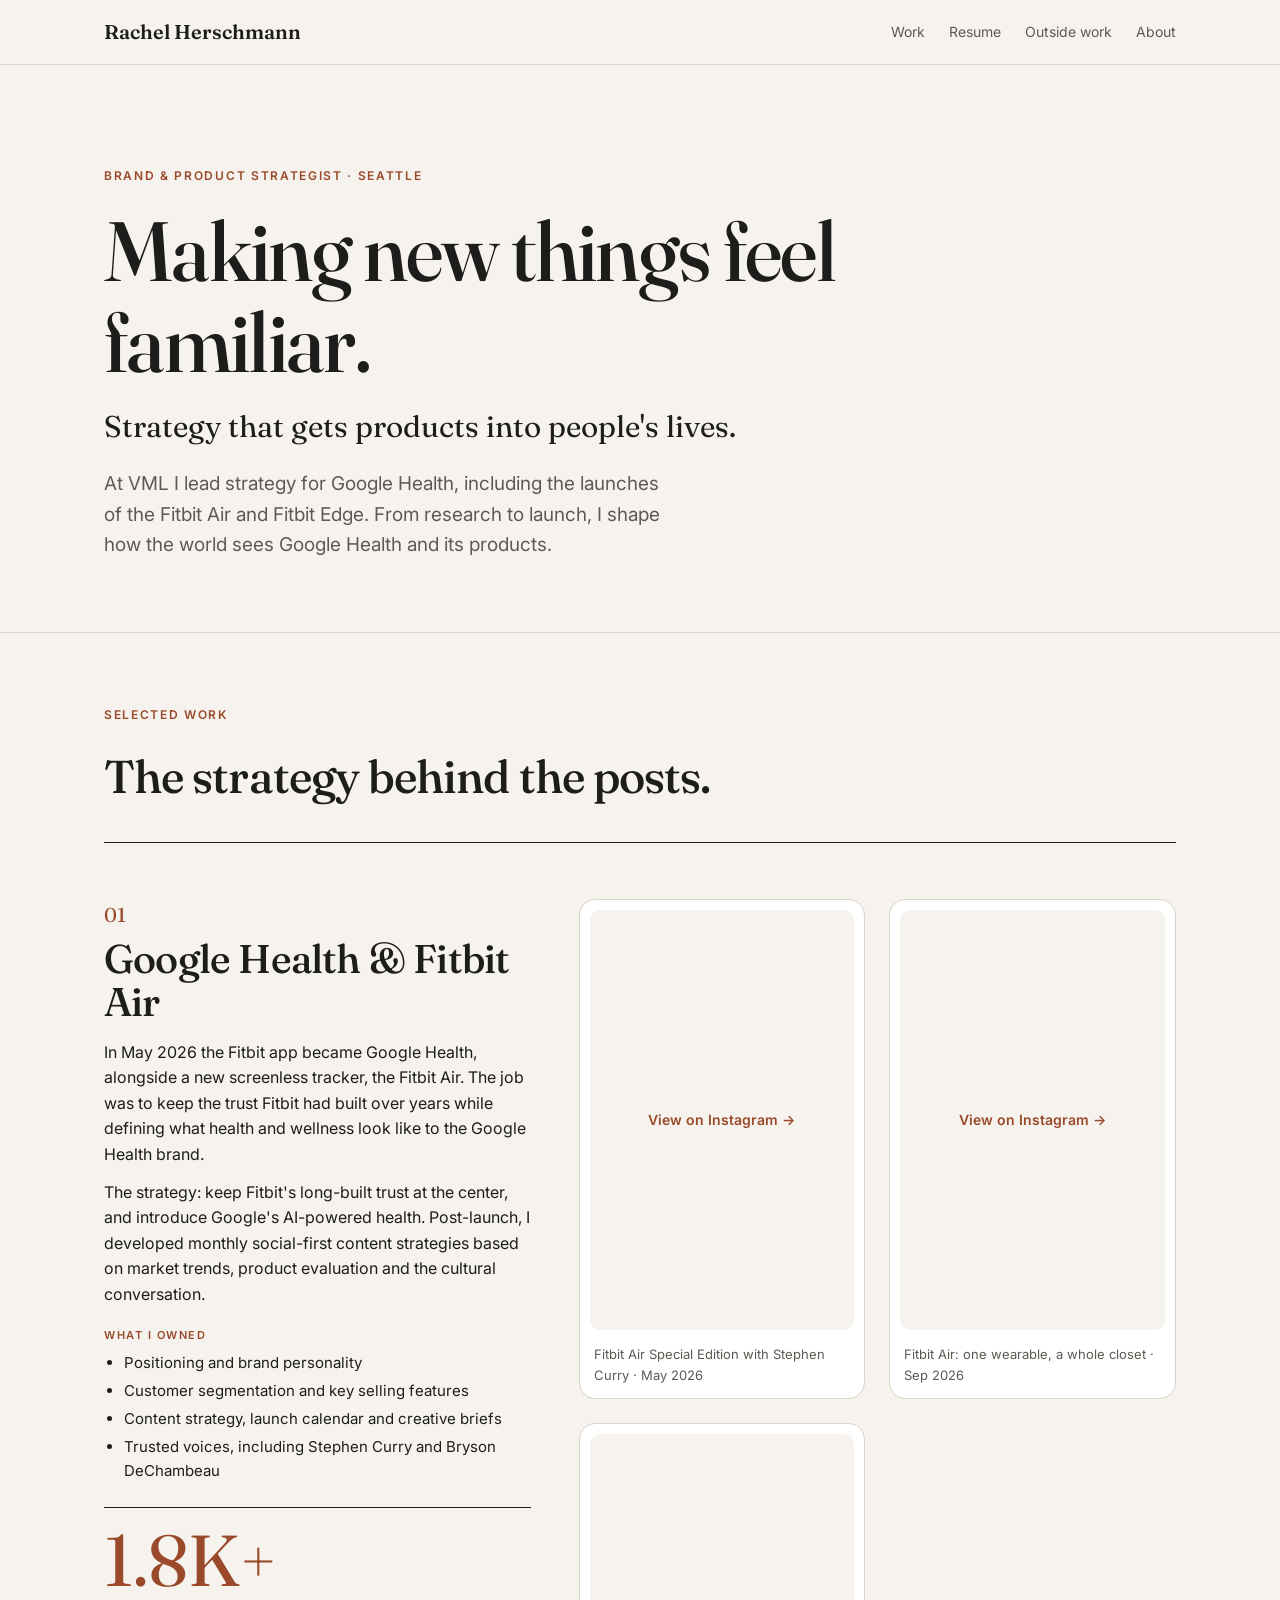
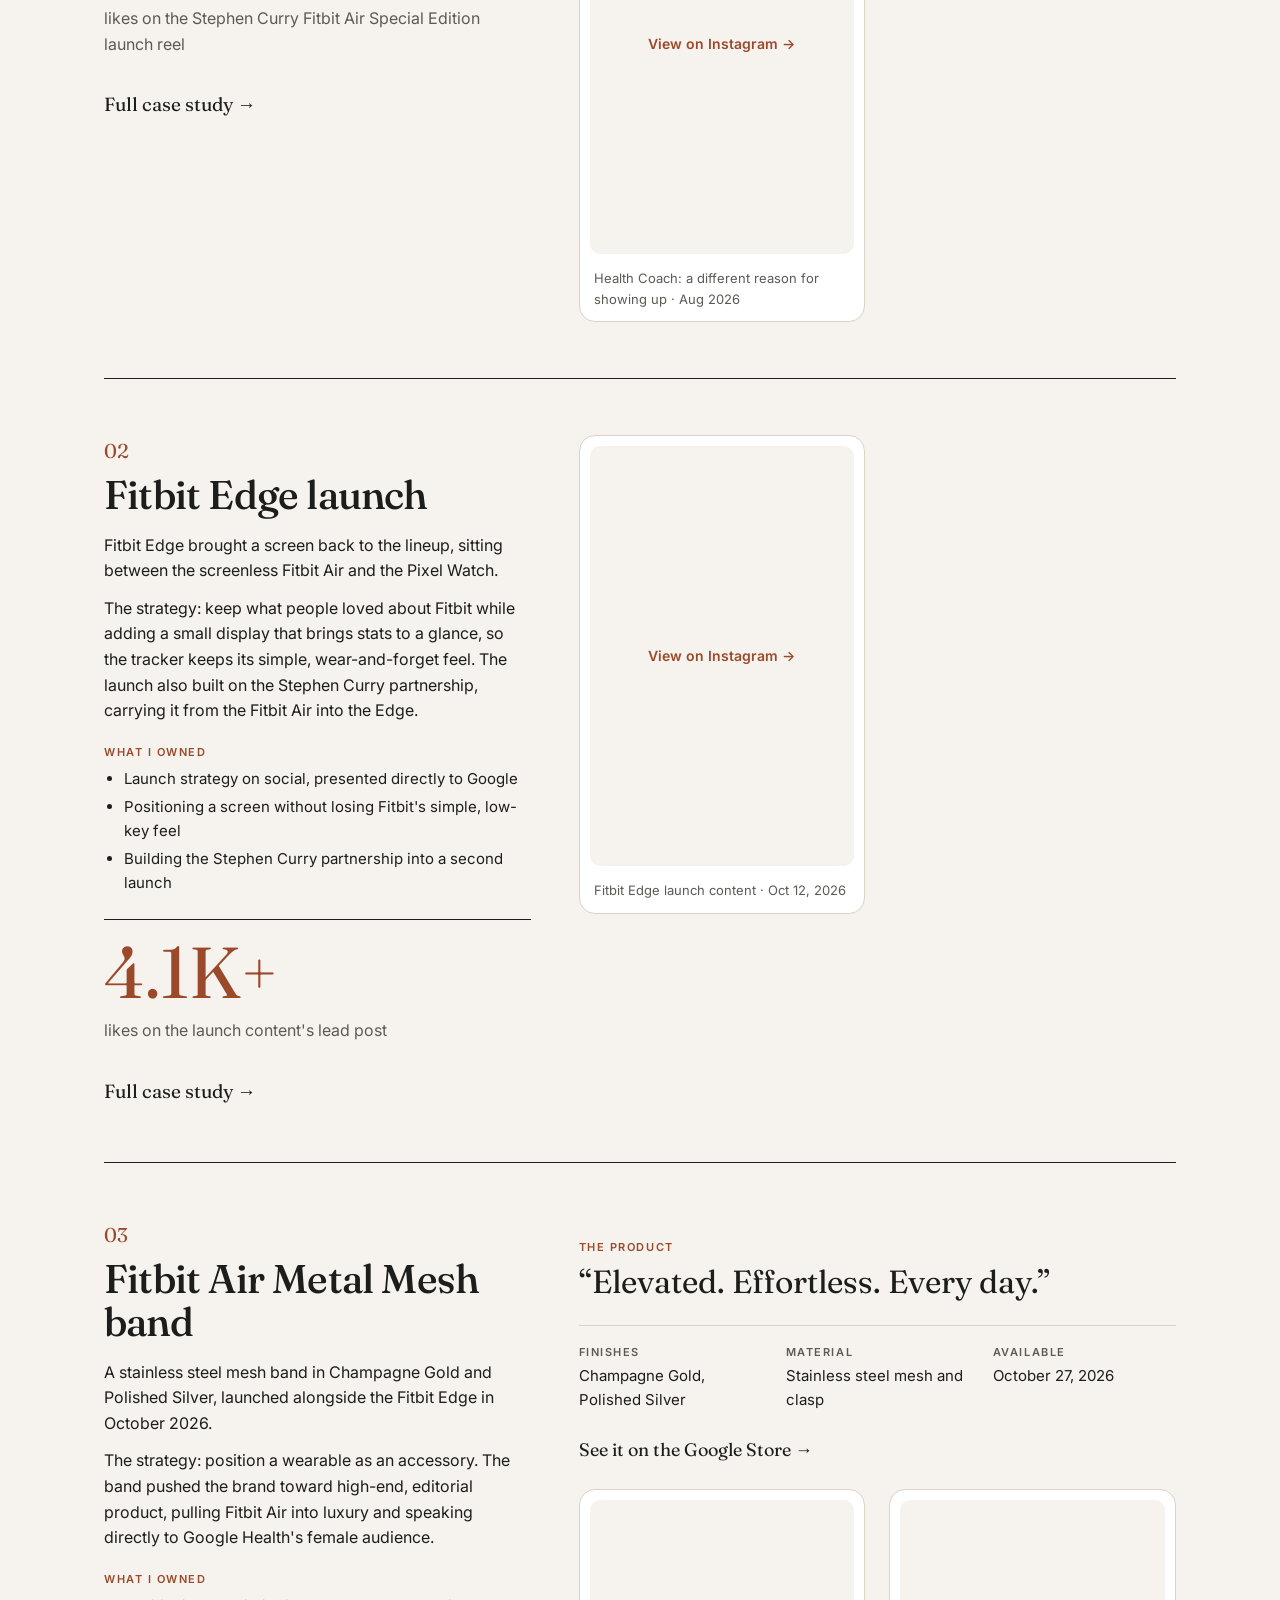
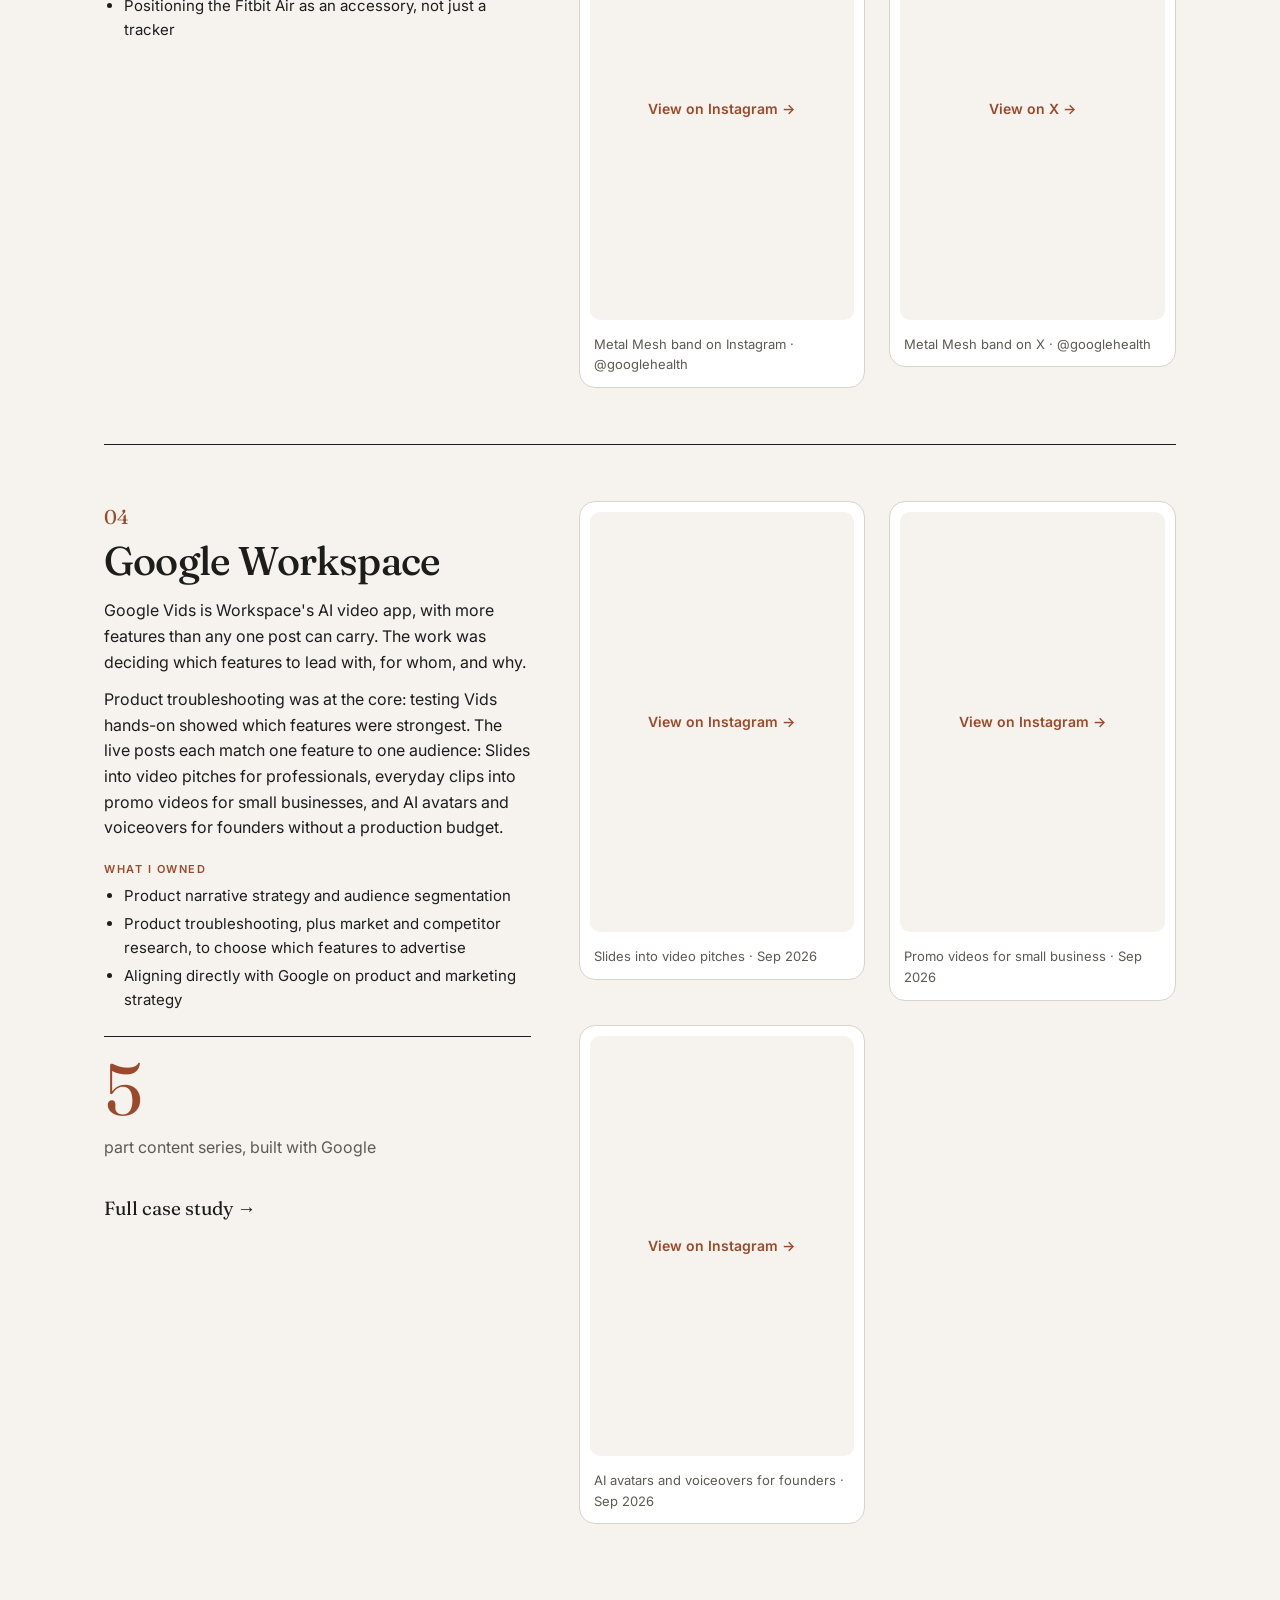
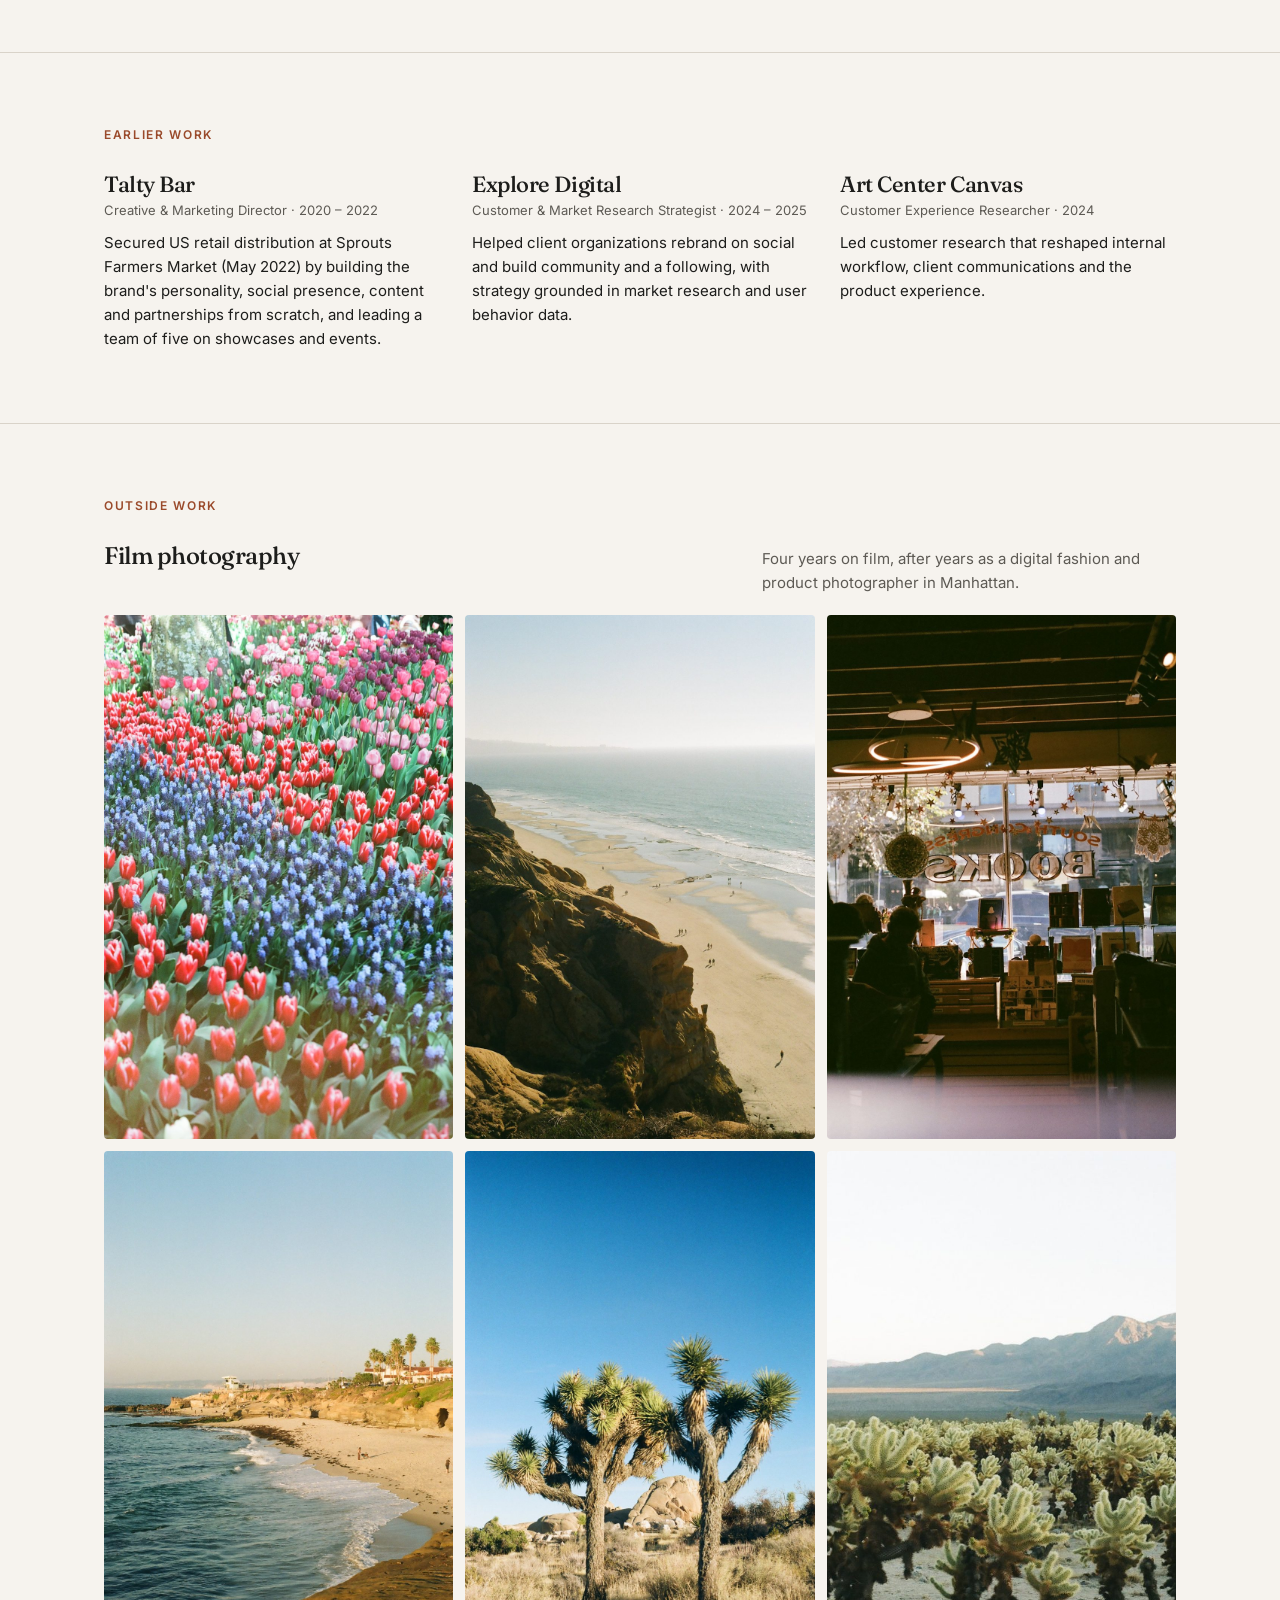
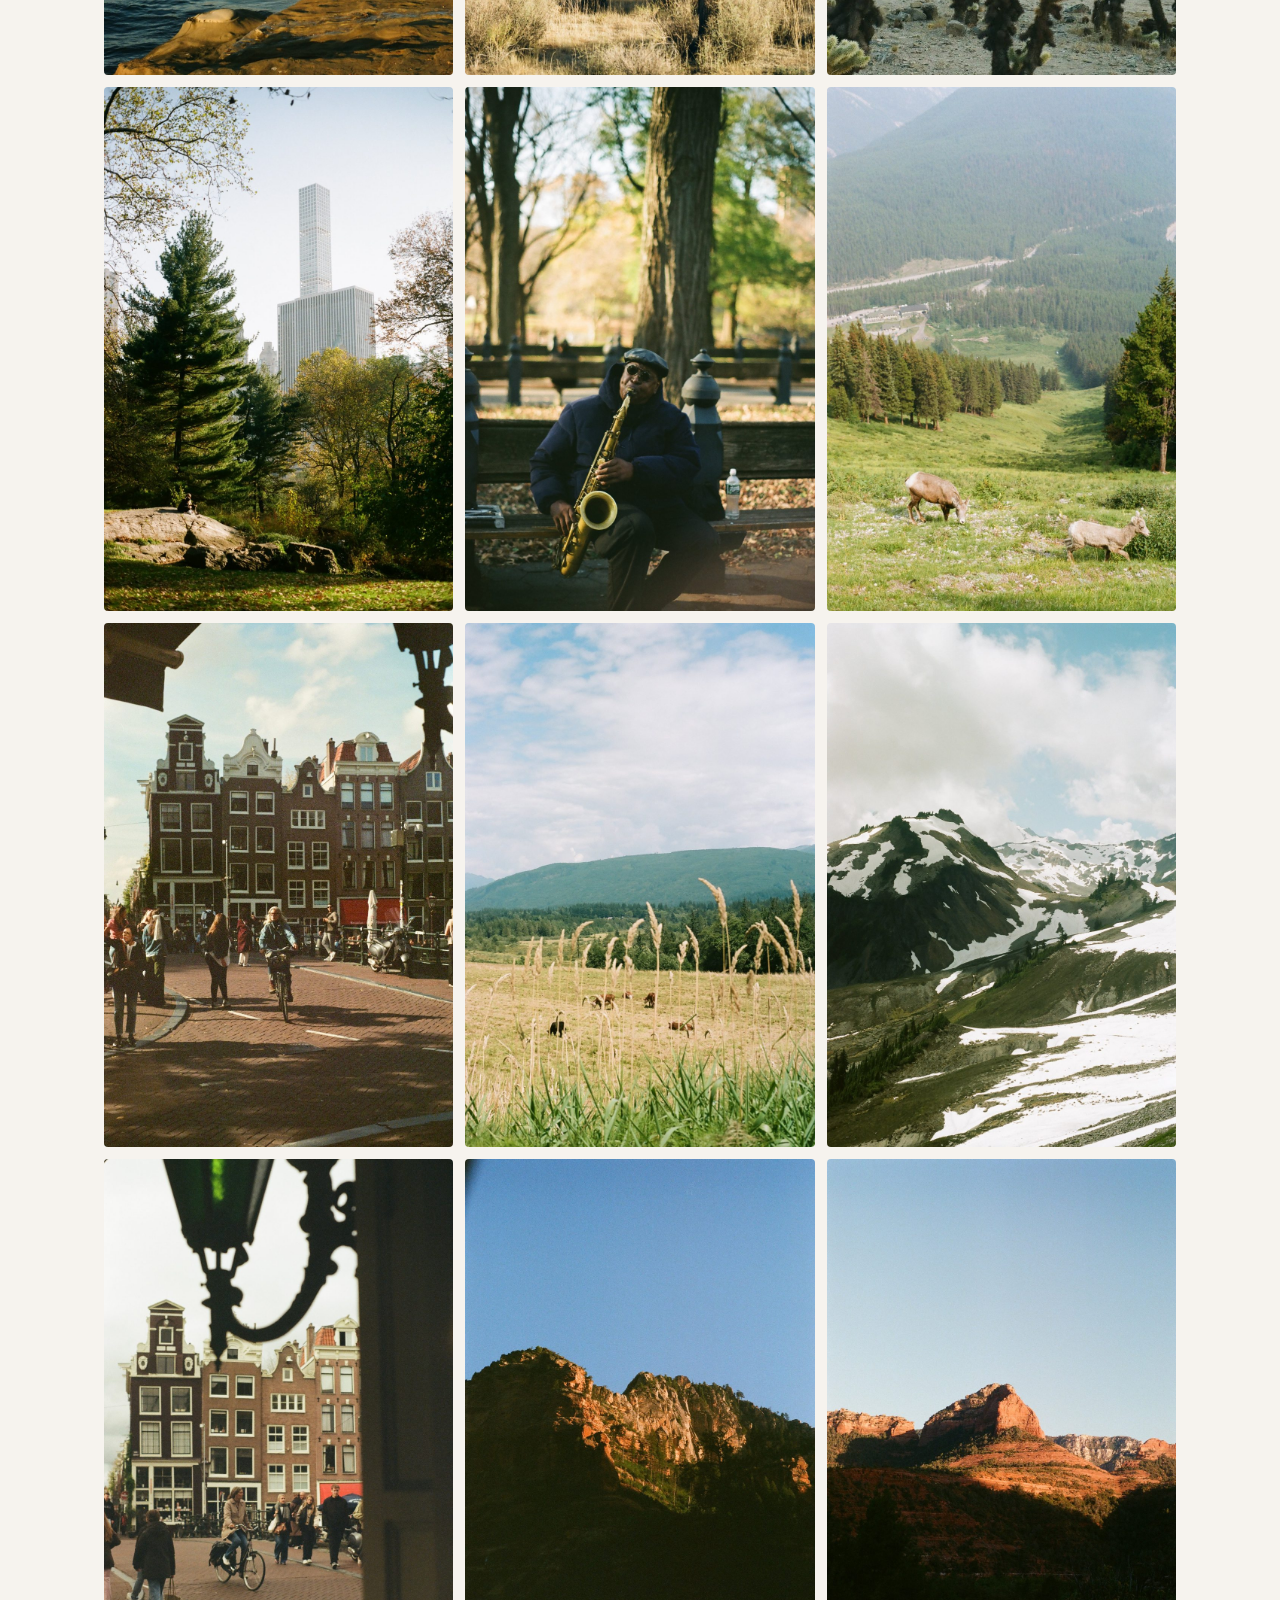
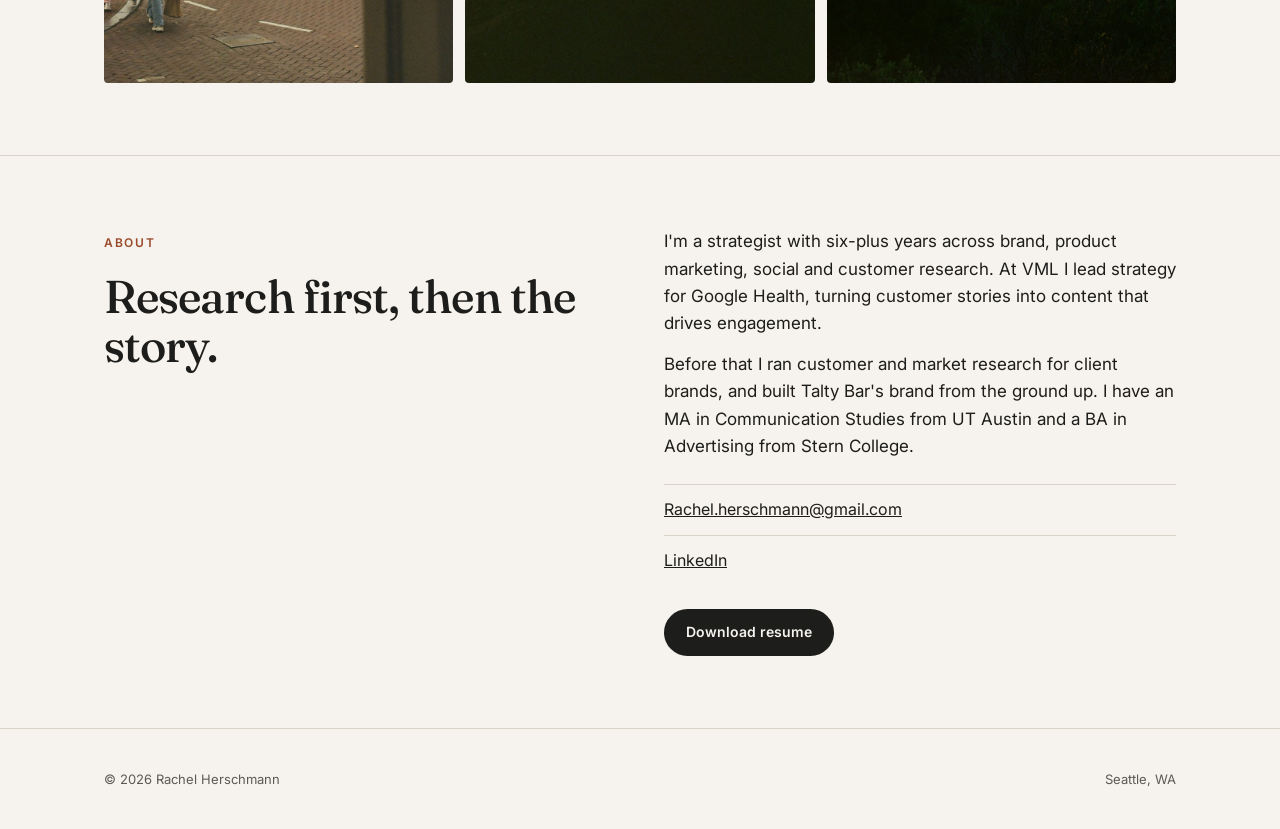
==== site/index.html @ 9df9632a "Deploy from main and preview every pull request Move the site into site/, add a link and alt-text ch" ====
<!doctype html>
<html lang="en">
<head>
<meta charset="utf-8">
<meta name="viewport" content="width=device-width, initial-scale=1">
<title>Rachel Herschmann · Brand & Product Strategist</title>
<meta name="description" content="Rachel Herschmann is a brand and product strategist in Seattle. Selected work on Google Health, Fitbit and Google Workspace.">
<link rel="preconnect" href="https://fonts.googleapis.com">
<link rel="preconnect" href="https://fonts.gstatic.com" crossorigin>
<link href="https://fonts.googleapis.com/css2?family=Fraunces:opsz,wght@9..144,400;9..144,500;9..144,600&family=Inter:wght@400;500;600&display=swap" rel="stylesheet">
<link rel="stylesheet" href="assets/style.css">
</head>
<body>

<nav class="nav">
  <div class="wrap">
    <a class="name" href="./">Rachel Herschmann</a>
    <ul>
      <li><a href="#work">Work</a></li>
      <li><a href="resume.html">Resume</a></li>
      <li class="hide-sm"><a href="#outside">Outside work</a></li>
      <li><a href="#about">About</a></li>
    </ul>
  </div>
</nav>

<header class="hero">
  <div class="wrap">
    <span class="kicker">Brand &amp; Product Strategist · Seattle</span>
    <h1>Making new things feel familiar.</h1>
    <p class="sub">Strategy that gets products into people's lives.</p>
    <p>At VML I lead strategy for Google Health, including the launches of the Fitbit Air and Fitbit Edge. From research to launch, I shape how the world sees Google Health and its products.</p>
  </div>
</header>

<section class="section" id="work">
  <div class="wrap">
    <span class="kicker">Selected work</span>
    <h2 class="work-h">The strategy behind the posts.</h2>
    <article class="show">
      <div class="show-text">
        <span class="num">01</span>
        <h3>Google Health &amp; Fitbit Air</h3>
        <p>In May 2026 the Fitbit app became Google Health, alongside a new screenless tracker, the Fitbit Air. The job was to keep the trust Fitbit had built over years while defining what health and wellness look like to the Google Health brand.</p><p>The strategy: keep Fitbit's long-built trust at the center, and introduce Google's AI-powered health. Post-launch, I developed monthly social-first content strategies based on market trends, product evaluation and the cultural conversation.</p>
        <span class="kicker sm">What I owned</span>
        <ul><li>Positioning and brand personality</li><li>Customer segmentation and key selling features</li><li>Content strategy, launch calendar and creative briefs</li><li>Trusted voices, including Stephen Curry and Bryson DeChambeau</li></ul>
        <div class="stat"><div class="big">1.8K+</div><p>likes on the Stephen Curry Fitbit Air Special Edition launch reel</p></div>
        <a class="more" href="work/google-health-fitbit-air.html">Full case study →</a>
      </div>
      <div class="posts"><figure><blockquote class="instagram-media" data-instgrm-permalink="https://www.instagram.com/reel/DYPsg0jRcpA/" data-instgrm-version="14"><a href="https://www.instagram.com/reel/DYPsg0jRcpA/">View on Instagram</a></blockquote><figcaption>Fitbit Air Special Edition with Stephen Curry · May 2026</figcaption></figure><figure><blockquote class="instagram-media" data-instgrm-permalink="https://www.instagram.com/p/Ddt1WCjs_gm/" data-instgrm-version="14"><a href="https://www.instagram.com/p/Ddt1WCjs_gm/">View on Instagram</a></blockquote><figcaption>Fitbit Air: one wearable, a whole closet · Sep 2026</figcaption></figure><figure><blockquote class="instagram-media" data-instgrm-permalink="https://www.instagram.com/p/DcL3rE6xNIR/" data-instgrm-version="14"><a href="https://www.instagram.com/p/DcL3rE6xNIR/">View on Instagram</a></blockquote><figcaption>Health Coach: a different reason for showing up · Aug 2026</figcaption></figure></div>
    </article>
    <article class="show">
      <div class="show-text">
        <span class="num">02</span>
        <h3>Fitbit Edge launch</h3>
        <p>Fitbit Edge brought a screen back to the lineup, sitting between the screenless Fitbit Air and the Pixel Watch.</p><p>The strategy: keep what people loved about Fitbit while adding a small display that brings stats to a glance, so the tracker keeps its simple, wear-and-forget feel. The launch also built on the Stephen Curry partnership, carrying it from the Fitbit Air into the Edge.</p>
        <span class="kicker sm">What I owned</span>
        <ul><li>Launch strategy on social, presented directly to Google</li><li>Positioning a screen without losing Fitbit's simple, low-key feel</li><li>Building the Stephen Curry partnership into a second launch</li></ul>
        <div class="stat"><div class="big">4.1K+</div><p>likes on the launch content's lead post</p></div>
        <a class="more" href="work/fitbit-edge.html">Full case study →</a>
      </div>
      <div class="posts"><figure><blockquote class="instagram-media" data-instgrm-permalink="https://www.instagram.com/p/DeZoM1LhK7k/" data-instgrm-version="14"><a href="https://www.instagram.com/p/DeZoM1LhK7k/">View on Instagram</a></blockquote><figcaption>Fitbit Edge launch content · Oct 12, 2026</figcaption></figure></div>
    </article>
    <article class="show">
      <div class="show-text">
        <span class="num">03</span>
        <h3>Fitbit Air Metal Mesh band</h3>
        <p>A stainless steel mesh band in Champagne Gold and Polished Silver, launched alongside the Fitbit Edge in October 2026.</p>
        <p>The strategy: position a wearable as an accessory. The band pushed the brand toward high-end, editorial product, pulling Fitbit Air into luxury and speaking directly to Google Health's female audience.</p>
        <span class="kicker sm">What I owned</span>
        <ul><li>Positioning the Fitbit Air as an accessory, not just a tracker</li></ul>
      </div>
      <div class="mesh-right">
      <div class="product-card plain">
        <span class="kicker sm">The product</span>
        <p class="tagline">&ldquo;Elevated. Effortless. Every day.&rdquo;</p>
        <dl>
          <div><dt>Finishes</dt><dd>Champagne Gold, Polished Silver</dd></div>
          <div><dt>Material</dt><dd>Stainless steel mesh and clasp</dd></div>
          <div><dt>Available</dt><dd>October 27, 2026</dd></div>
        </dl>
        <a class="more" href="https://store.google.com/us/product/google_fitbit_air_metal_mesh_band?hl=en-US">See it on the Google Store →</a>
      </div>
      <div class="posts">
        <figure><blockquote class="instagram-media" data-instgrm-permalink="https://www.instagram.com/p/DfIZgrBkp7f/" data-instgrm-version="14"><a href="https://www.instagram.com/p/DfIZgrBkp7f/">View on Instagram</a></blockquote><figcaption>Metal Mesh band on Instagram · @googlehealth</figcaption></figure>
        <figure class="x-post"><blockquote class="twitter-tweet" data-dnt="true"><a href="https://x.com/googlehealth/status/2116259675586850820">View on X</a></blockquote><figcaption>Metal Mesh band on X · @googlehealth</figcaption></figure>
      </div>
    </div>
    </article>
    <article class="show">
      <div class="show-text">
        <span class="num">04</span>
        <h3>Google Workspace</h3>
        <p>Google Vids is Workspace's AI video app, with more features than any one post can carry. The work was deciding which features to lead with, for whom, and why.</p><p>Product troubleshooting was at the core: testing Vids hands-on showed which features were strongest. The live posts each match one feature to one audience: Slides into video pitches for professionals, everyday clips into promo videos for small businesses, and AI avatars and voiceovers for founders without a production budget.</p>
        <span class="kicker sm">What I owned</span>
        <ul><li>Product narrative strategy and audience segmentation</li><li>Product troubleshooting, plus market and competitor research, to choose which features to advertise</li><li>Aligning directly with Google on product and marketing strategy</li></ul>
        <div class="stat"><div class="big">5</div><p>part content series, built with Google</p></div>
        <a class="more" href="work/google-vids.html">Full case study →</a>
      </div>
      <div class="posts"><figure><blockquote class="instagram-media" data-instgrm-permalink="https://www.instagram.com/p/DdHE3JekQsj/" data-instgrm-version="14"><a href="https://www.instagram.com/p/DdHE3JekQsj/">View on Instagram</a></blockquote><figcaption>Slides into video pitches · Sep 2026</figcaption></figure><figure><blockquote class="instagram-media" data-instgrm-permalink="https://www.instagram.com/p/DdRoKXBD9rz/" data-instgrm-version="14"><a href="https://www.instagram.com/p/DdRoKXBD9rz/">View on Instagram</a></blockquote><figcaption>Promo videos for small business · Sep 2026</figcaption></figure><figure><blockquote class="instagram-media" data-instgrm-permalink="https://www.instagram.com/p/Ddk-xUKgem8/" data-instgrm-version="14"><a href="https://www.instagram.com/p/Ddk-xUKgem8/">View on Instagram</a></blockquote><figcaption>AI avatars and voiceovers for founders · Sep 2026</figcaption></figure></div>
    </article>
  </div>
</section>

<section class="section">
  <div class="wrap">
    <span class="kicker">Earlier work</span>
    <div class="earlier">
      <div>
        <h3>Talty Bar</h3>
        <div class="when">Creative &amp; Marketing Director · 2020 – 2022</div>
        <p>Secured US retail distribution at Sprouts Farmers Market (May 2022) by building the brand's personality, social presence, content and partnerships from scratch, and leading a team of five on showcases and events.</p>
      </div>
      <div>
        <h3>Explore Digital</h3>
        <div class="when">Customer &amp; Market Research Strategist · 2024 – 2025</div>
        <p>Helped client organizations rebrand on social and build community and a following, with strategy grounded in market research and user behavior data.</p>
      </div>
      <div>
        <h3>Art Center Canvas</h3>
        <div class="when">Customer Experience Researcher · 2024</div>
        <p>Led customer research that reshaped internal workflow, client communications and the product experience.</p>
      </div>
    </div>
  </div>
</section>

<section class="section" id="outside">
  <div class="wrap">
    <span class="kicker">Outside work</span>
    <div class="film">
      <div class="film-head">
        <h3>Film photography</h3>
        <p>Four years on film, after years as a digital fashion and product photographer in Manhattan.</p>
      </div>
      <div class="film-grid"><figure class="film-shot"><img src="assets/film/film-01.jpg" alt="Red tulips and blue grape hyacinths in a spring garden" loading="lazy"></figure><figure class="film-shot"><img src="assets/film/film-02.jpg" alt="Sandstone cliffs above a long beach at low tide" loading="lazy"></figure><figure class="film-shot"><img src="assets/film/film-03.jpg" alt="Inside a bookstore looking out through its window lettering" loading="lazy"></figure><figure class="film-shot"><img src="assets/film/film-04.jpg" alt="Golden-hour cove with palm trees along the coast" loading="lazy"></figure><figure class="film-shot"><img src="assets/film/film-05.jpg" alt="Two Joshua trees against a deep blue sky" loading="lazy"></figure><figure class="film-shot"><img src="assets/film/film-06.jpg" alt="A field of cholla cactus with desert mountains behind" loading="lazy"></figure><figure class="film-shot"><img src="assets/film/film-07.jpg" alt="A Central Park meadow with a skyscraper rising behind the trees" loading="lazy"></figure><figure class="film-shot"><img src="assets/film/film-08.jpg" alt="A saxophonist playing on a Central Park bench" loading="lazy"></figure><figure class="film-shot"><img src="assets/film/film-09.jpg" alt="Bighorn sheep grazing on a mountain slope above a valley" loading="lazy"></figure><figure class="film-shot"><img src="assets/film/film-11.jpg" alt="A cyclist riding past gabled canal houses on a sunny afternoon" loading="lazy"></figure><figure class="film-shot"><img src="assets/film/film-12.jpg" alt="Cows grazing in a summer field framed by tall grass" loading="lazy"></figure><figure class="film-shot"><img src="assets/film/film-14.jpg" alt="Snowfields and green slopes beneath drifting clouds in the mountains" loading="lazy"></figure><figure class="film-shot"><img src="assets/film/film-15.jpg" alt="Canal houses and a passing cyclist framed by an ornate street lamp" loading="lazy"></figure><figure class="film-shot"><img src="assets/film/film-16.jpg" alt="Red rock cliffs catching late sun above a shadowed canyon" loading="lazy"></figure><figure class="film-shot"><img src="assets/film/film-17.jpg" alt="A red sandstone butte glowing at golden hour" loading="lazy"></figure></div>
    </div>
    
  </div>
</section>

<section class="section" id="about">
  <div class="wrap about">
    <div>
      <span class="kicker">About</span>
      <h2 style="margin-top:16px">Research first, then the story.</h2>
    </div>
    <div>
      <p>I'm a strategist with six-plus years across brand, product marketing, social and customer research. At VML I lead strategy for Google Health, turning customer stories into content that drives engagement.</p>
      <p>Before that I ran customer and market research for client brands, and built Talty Bar's brand from the ground up. I have an MA in Communication Studies from UT Austin and a BA in Advertising from Stern College.</p>
      <ul class="contact-list" style="margin-top:24px">
        <li><a href="mailto:Rachel.herschmann@gmail.com">Rachel.herschmann@gmail.com</a></li>
        <li><a href="https://www.linkedin.com/in/rachelherschmann/">LinkedIn</a></li>
      </ul>
      <a class="btn" href="assets/Rachel-Herschmann-Resume-Social.pdf">Download resume</a>
    </div>
  </div>
</section>

<footer>
  <div class="wrap"><span>© 2026 Rachel Herschmann</span><span>Seattle, WA</span></div>
</footer>

<script async src="https://www.instagram.com/embed.js"></script>
<script async src="https://platform.twitter.com/widgets.js" charset="utf-8"></script>
</body>
</html>
---- site/assets/style.css ----
:root {
  --paper: #f6f3ee;
  --ink: #1d1d1b;
  --muted: #5d5a54;
  --line: #d9d3c9;
  --accent: #9a4a2b;
  --serif: "Fraunces", Georgia, serif;
  --sans: "Inter", -apple-system, Helvetica, Arial, sans-serif;
  --wrap: 1120px;
}

* { box-sizing: border-box; margin: 0; padding: 0; }
html { -webkit-text-size-adjust: 100%; }
body { background: var(--paper); color: var(--ink); font-family: var(--sans); font-size: 17px; line-height: 1.6; }
a { color: inherit; }
img { max-width: 100%; display: block; }

.wrap { max-width: var(--wrap); margin: 0 auto; padding: 0 24px; }

/* Draft markers: numbers still to come. Remove before publishing. */
mark.todo { background: #ffe3a3; color: var(--ink); padding: 0 4px; border-radius: 3px; font-family: var(--sans); font-size: 0.85em; }

/* Nav */
.nav { border-bottom: 1px solid var(--line); }
.nav .wrap { display: flex; justify-content: space-between; align-items: center; height: 64px; }
.nav .name { font-family: var(--serif); font-weight: 600; font-size: 20px; text-decoration: none; }
.nav ul { display: flex; gap: 24px; list-style: none; font-size: 14px; }
.nav ul a { text-decoration: none; color: var(--muted); }
.nav ul a:hover { color: var(--ink); }

/* Type */
.kicker { font-size: 12px; font-weight: 600; letter-spacing: 0.14em; text-transform: uppercase; color: var(--accent); }
h1, h2, h3 { font-family: var(--serif); font-weight: 500; letter-spacing: -0.02em; line-height: 1.08; }
h1 { font-size: clamp(40px, 7vw, 84px); }
h2 { font-size: clamp(30px, 4vw, 46px); }
h3 { font-size: 24px; }

/* Home hero */
.hero { padding: 96px 0 72px; border-bottom: 1px solid var(--line); }
.hero h1 { max-width: 15ch; margin-top: 18px; }
.hero p { max-width: 560px; margin-top: 24px; font-size: 19px; color: var(--muted); }

/* Project list */
.section { padding: 72px 0; border-bottom: 1px solid var(--line); }
.section > .wrap > .kicker { display: block; margin-bottom: 28px; }
.projects { list-style: none; }
.project { border-top: 1px solid var(--ink); }
.project a { display: grid; grid-template-columns: 64px 1fr 1fr; gap: 24px; padding: 32px 0 40px; text-decoration: none; }
.project .num { font-family: var(--serif); font-size: 20px; color: var(--accent); }
.project h3 { font-size: clamp(28px, 3.4vw, 40px); }
.project .meta { color: var(--muted); font-size: 15px; }
.project .meta strong { display: block; color: var(--ink); font-size: 17px; font-weight: 600; margin-bottom: 6px; }
.project a:hover h3 { color: var(--accent); }

/* Earlier work */
.earlier { display: grid; grid-template-columns: repeat(3, 1fr); gap: 32px; }
.earlier h3 { font-size: 22px; margin-bottom: 4px; }
.earlier .when { font-size: 13px; color: var(--muted); margin-bottom: 10px; }
.earlier p { font-size: 15px; }

/* Outside work */
.outside { display: grid; grid-template-columns: 1fr 1fr; gap: 40px; }
.tiles { display: grid; grid-template-columns: repeat(3, 1fr); gap: 8px; margin-top: 16px; }
.tile { aspect-ratio: 4 / 5; background: #e7e1d7; display: flex; align-items: center; justify-content: center; font-size: 12px; color: var(--muted); text-align: center; padding: 8px; }
.outside p { color: var(--muted); font-size: 15px; margin-top: 6px; }

/* About */
.about { display: grid; grid-template-columns: 1fr 1fr; gap: 48px; }
.about p + p { margin-top: 14px; }
.contact-list { list-style: none; font-size: 16px; }
.contact-list li { padding: 12px 0; border-top: 1px solid var(--line); }
.btn { display: inline-block; margin-top: 24px; padding: 12px 22px; background: var(--ink); color: var(--paper); text-decoration: none; font-size: 14px; font-weight: 600; border-radius: 999px; }
.btn:hover { background: var(--accent); }

/* Case study */
.cs-hero { padding: 80px 0 56px; border-bottom: 1px solid var(--line); }
.cs-hero h1 { font-size: clamp(38px, 6vw, 72px); max-width: 18ch; margin-top: 16px; }
.cs-hero .dek { font-family: var(--serif); font-size: clamp(20px, 2.2vw, 26px); color: var(--muted); max-width: 32ch; margin-top: 20px; line-height: 1.3; }
.facts { display: grid; grid-template-columns: repeat(3, 1fr); gap: 24px; margin-top: 48px; padding-top: 20px; border-top: 1px solid var(--ink); font-size: 14px; }
.facts dt { font-size: 11px; font-weight: 600; letter-spacing: 0.14em; text-transform: uppercase; color: var(--muted); margin-bottom: 4px; }

.stats { display: grid; grid-template-columns: repeat(2, 1fr); gap: 24px; }
.stat { border-top: 1px solid var(--ink); padding-top: 16px; }
.stat .big { font-family: var(--serif); font-size: clamp(48px, 6vw, 72px); line-height: 1; color: var(--accent); }
.stat p { margin-top: 10px; font-size: 15px; color: var(--muted); }

.cs-block { display: grid; grid-template-columns: 220px 1fr; gap: 40px; padding: 48px 0; border-bottom: 1px solid var(--line); }
.cs-block:last-child { border-bottom: 0; }
.cs-block .body { max-width: 680px; }
.cs-block .body p + p { margin-top: 14px; }
.cs-block ul { padding-left: 20px; }
.cs-block li { margin: 6px 0; }

.posts { display: grid; grid-template-columns: repeat(auto-fill, minmax(300px, 1fr)); gap: 24px; align-items: start; }
.posts blockquote.instagram-media { min-width: 0 !important; width: 100% !important; margin: 0 !important; }
.posts figcaption { font-size: 13px; color: var(--muted); margin-top: 8px; }

.next { display: flex; justify-content: space-between; gap: 24px; padding: 48px 0 72px; font-family: var(--serif); font-size: 22px; }
.next a { text-decoration: none; }
.next a:hover { color: var(--accent); }

footer { padding: 40px 0; font-size: 13px; color: var(--muted); }
footer .wrap { display: flex; justify-content: space-between; gap: 16px; flex-wrap: wrap; }

/* Phone */
@media (max-width: 760px) {
  body { font-size: 16px; }
  .wrap { padding: 0 16px; }
  .nav ul { gap: 14px; font-size: 13px; }
  .nav ul li.hide-sm { display: none; }
  .hero { padding: 56px 0 48px; }
  .section { padding: 48px 0; }
  .project a { grid-template-columns: 1fr; gap: 10px; padding: 24px 0 28px; }
  .earlier, .outside, .about, .facts, .stats { grid-template-columns: 1fr; }
  .cs-block { grid-template-columns: 1fr; gap: 12px; padding: 36px 0; }
  .posts { grid-template-columns: 1fr; }
}
.stat .big mark.todo { font-size: 16px; vertical-align: middle; }
.hero .sub { font-family: var(--serif); font-size: clamp(22px, 2.6vw, 30px); color: var(--ink); margin-top: 20px; max-width: none; line-height: 1.25; }

/* Resume on the home page */
.resume { display: grid; grid-template-columns: 260px 1fr; gap: 48px; }
.r-side h2 { margin-top: 16px; }
.r-side { position: sticky; top: 24px; align-self: start; }
.r-dl { display: flex; flex-direction: column; align-items: flex-start; gap: 10px; margin-top: 8px; }
.r-dl .btn { margin-top: 12px; }
.btn-ghost { background: transparent; color: var(--ink); border: 1px solid var(--ink); }
.btn-ghost:hover { color: var(--paper); }
.r-body { max-width: 720px; font-size: 16px; }
.r-job { padding: 20px 0; border-top: 1px solid var(--line); }
.r-job:first-child { border-top: 1px solid var(--ink); padding-top: 18px; }
.r-head { display: flex; justify-content: space-between; align-items: baseline; gap: 16px; flex-wrap: wrap; }
.r-head .org { font-family: var(--serif); font-weight: 600; font-size: 21px; }
.r-head .dates { font-size: 14px; color: var(--muted); white-space: nowrap; }
.r-lede { color: var(--muted); margin: 4px 0 8px; font-size: 15px; }
.r-body ul { padding-left: 20px; margin-top: 8px; }
.r-body li { margin: 8px 0; }
.r-earlier { padding-top: 16px; border-top: 1px solid var(--line); font-size: 15px; color: var(--muted); }
.r-h { font-family: var(--sans); font-size: 12px; font-weight: 600; letter-spacing: 0.14em; text-transform: uppercase; color: var(--accent); margin: 36px 0 12px; }
.r-body .skills p, .r-body > p { font-size: 15px; margin: 6px 0; }

/* Work showcase: strategy beside the posts */
.work-h { margin-bottom: 8px; }
.show { display: grid; grid-template-columns: 5fr 7fr; gap: 48px; padding: 56px 0; border-top: 1px solid var(--ink); margin-top: 40px; }
.show + .show { margin-top: 0; }
.show-text { position: sticky; top: 24px; align-self: start; }
.show-text .num { font-family: var(--serif); font-size: 20px; color: var(--accent); }
.show-text h3 { font-size: clamp(28px, 3.4vw, 40px); margin: 6px 0 16px; }
.show-text p { font-size: 16px; margin-bottom: 12px; }
.kicker.sm { display: block; font-size: 11px; margin: 20px 0 6px; }
.show-text ul { padding-left: 20px; font-size: 15px; }
.show-text li { margin: 4px 0; }
.show-text .stat { margin-top: 24px; }
.show-text .more { display: inline-block; margin-top: 20px; font-family: var(--serif); font-size: 19px; text-decoration: none; }
.show-text .more:hover { color: var(--accent); }
.show .posts { grid-template-columns: repeat(auto-fill, minmax(260px, 1fr)); }

@media (max-width: 760px) {
  .resume, .show { grid-template-columns: 1fr; gap: 24px; }
  .r-side, .show-text { position: static; }
  .show { padding: 40px 0; }
}

/* Instagram embeds: framed to match the site */
.posts figure { background: #fff; border: 1px solid var(--line); border-radius: 16px; padding: 10px; }
.posts blockquote.instagram-media { background: var(--paper) !important; border: 0 !important; border-radius: 10px !important; box-shadow: none !important; min-height: 420px; display: flex !important; align-items: center; justify-content: center; padding: 24px !important; }
.posts blockquote.instagram-media a { font-size: 14px; font-weight: 600; color: var(--accent); text-decoration: none; }
.posts blockquote.instagram-media a::after { content: " →"; }
.posts iframe.instagram-media { border: 0 !important; border-radius: 10px !important; box-shadow: none !important; min-width: 0 !important; width: 100% !important; margin: 0 !important; }
.posts figcaption { padding: 6px 4px 2px; }
.show .posts { grid-template-columns: repeat(auto-fill, minmax(280px, 1fr)); }

/* Product card (used when no published posts yet) */
.product-card { background: #fff; border: 1px solid var(--line); border-radius: 16px; padding: 32px; align-self: start; }
.product-card .tagline { font-family: var(--serif); font-size: clamp(24px, 2.6vw, 32px); line-height: 1.2; margin: 6px 0 24px; }
.product-card dl { display: grid; grid-template-columns: 1fr 1fr; gap: 16px 24px; border-top: 1px solid var(--line); padding-top: 18px; }
.product-card dt { font-size: 11px; font-weight: 600; letter-spacing: 0.14em; text-transform: uppercase; color: var(--muted); margin-bottom: 2px; }
.product-card dd { font-size: 15px; }
.product-card .more { display: inline-block; margin-top: 24px; font-family: var(--serif); font-size: 18px; text-decoration: none; }
.product-card .more:hover { color: var(--accent); }
@media (max-width: 760px) { .product-card { padding: 24px; } .product-card dl { grid-template-columns: 1fr; } }

/* X (Twitter) embeds, framed like the Instagram ones */
.posts blockquote.twitter-tweet { background: var(--paper); border-radius: 10px; min-height: 420px; margin: 0; padding: 24px; display: flex; align-items: center; justify-content: center; }
.posts blockquote.twitter-tweet a { font-size: 14px; font-weight: 600; color: var(--accent); text-decoration: none; }
.posts blockquote.twitter-tweet a::after { content: " →"; }
.posts .twitter-tweet-rendered { margin: 0 !important; width: 100% !important; max-width: none !important; }

.show-text .show-tagline { font-family: var(--serif); font-size: clamp(20px, 2.2vw, 26px); line-height: 1.25; color: var(--accent); margin: -6px 0 18px; }

.mesh-right { display: flex; flex-direction: column; gap: 24px; }
.mesh-right .product-card { align-self: stretch; }

.product-card.plain { background: none; border: 0; border-radius: 0; padding: 0; }
.product-card.plain dl { grid-template-columns: repeat(3, 1fr); }
@media (max-width: 760px) { .product-card.plain dl { grid-template-columns: 1fr; } }

/* Film photography */
.film-head { display: flex; justify-content: space-between; align-items: baseline; gap: 24px; flex-wrap: wrap; margin-bottom: 20px; }
.film-head p { color: var(--muted); font-size: 15px; max-width: 46ch; }
.film-grid { display: grid; grid-template-columns: repeat(3, 1fr); gap: 12px; }
.film-shot { margin: 0; aspect-ratio: 2 / 3; overflow: hidden; background: #e7e1d7; border-radius: 4px; }
.film-shot img { width: 100%; height: 100%; object-fit: cover; transition: transform .4s ease; }
.film-shot:hover img { transform: scale(1.03); }
.ceramics { margin-top: 56px; max-width: 560px; }
.ceramics p { color: var(--muted); font-size: 15px; margin-top: 6px; }
@media (max-width: 760px) { .film-grid { grid-template-columns: repeat(2, 1fr); gap: 8px; } }
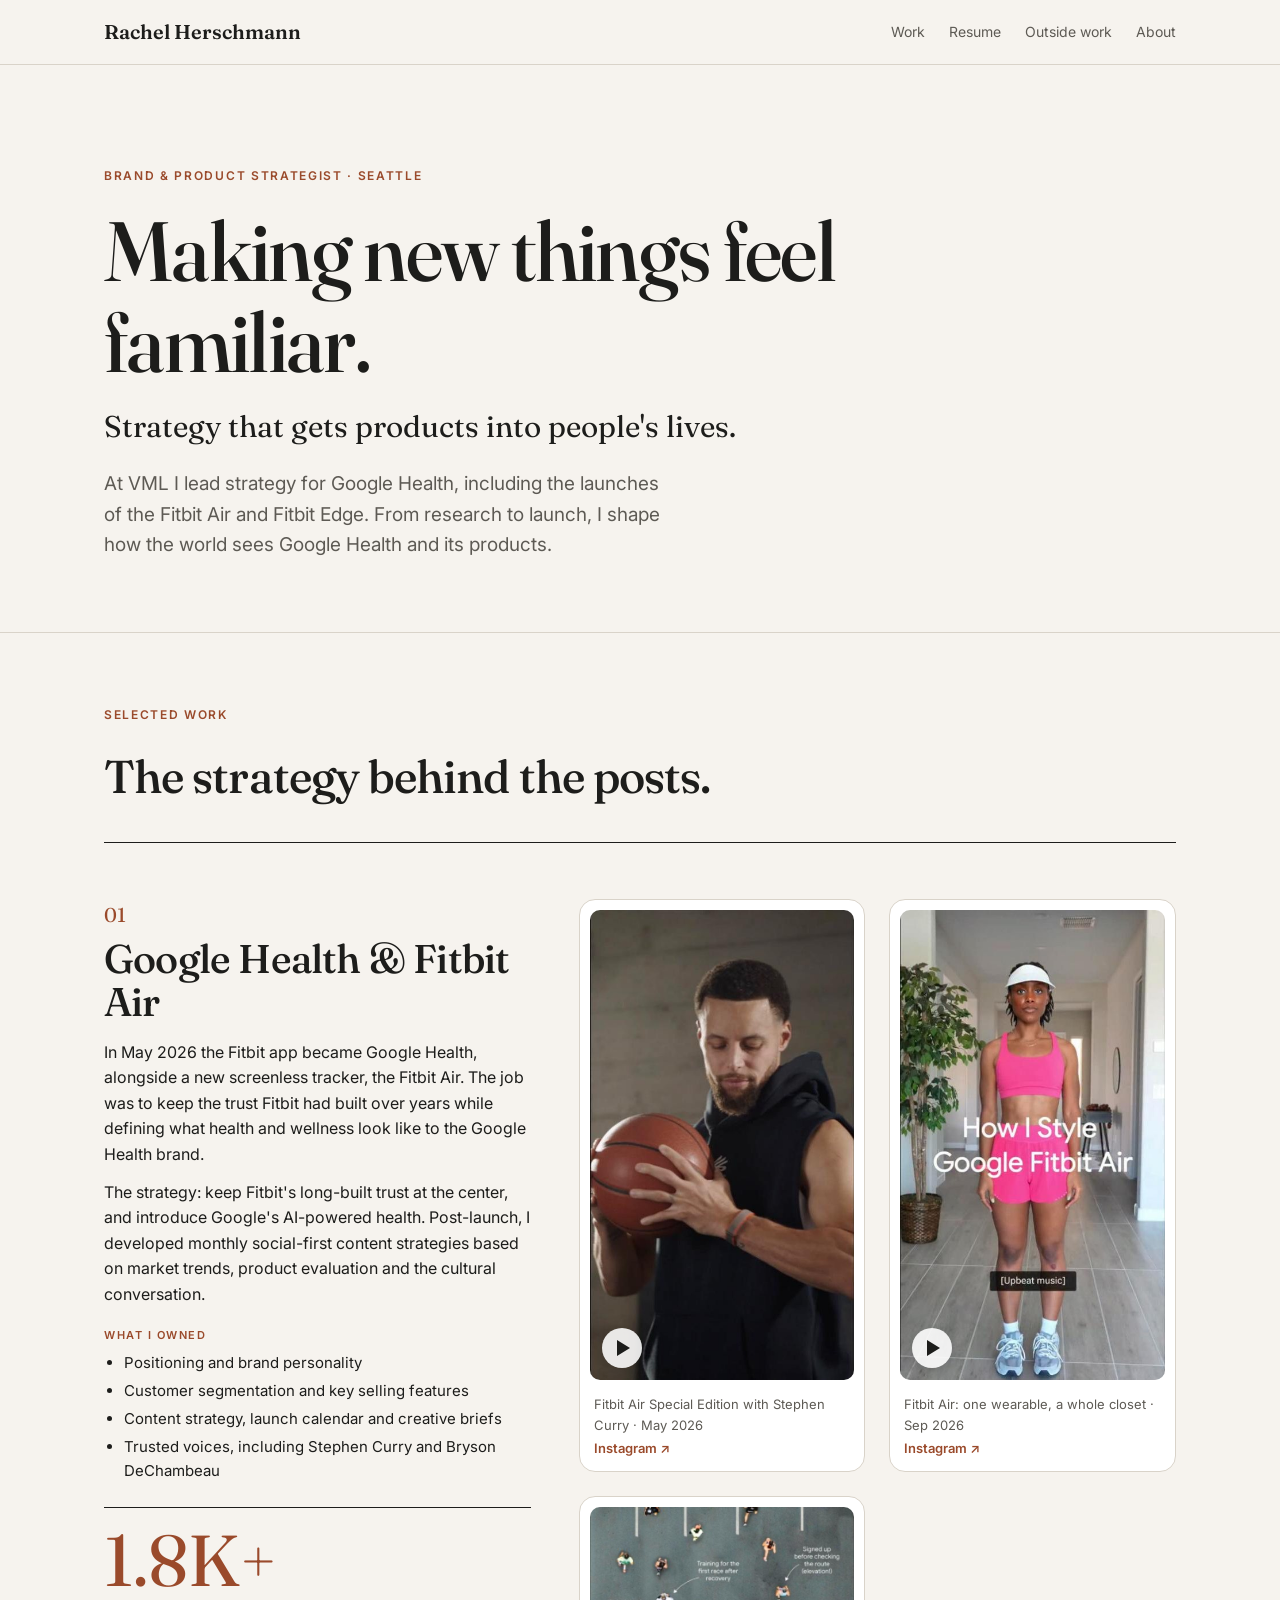
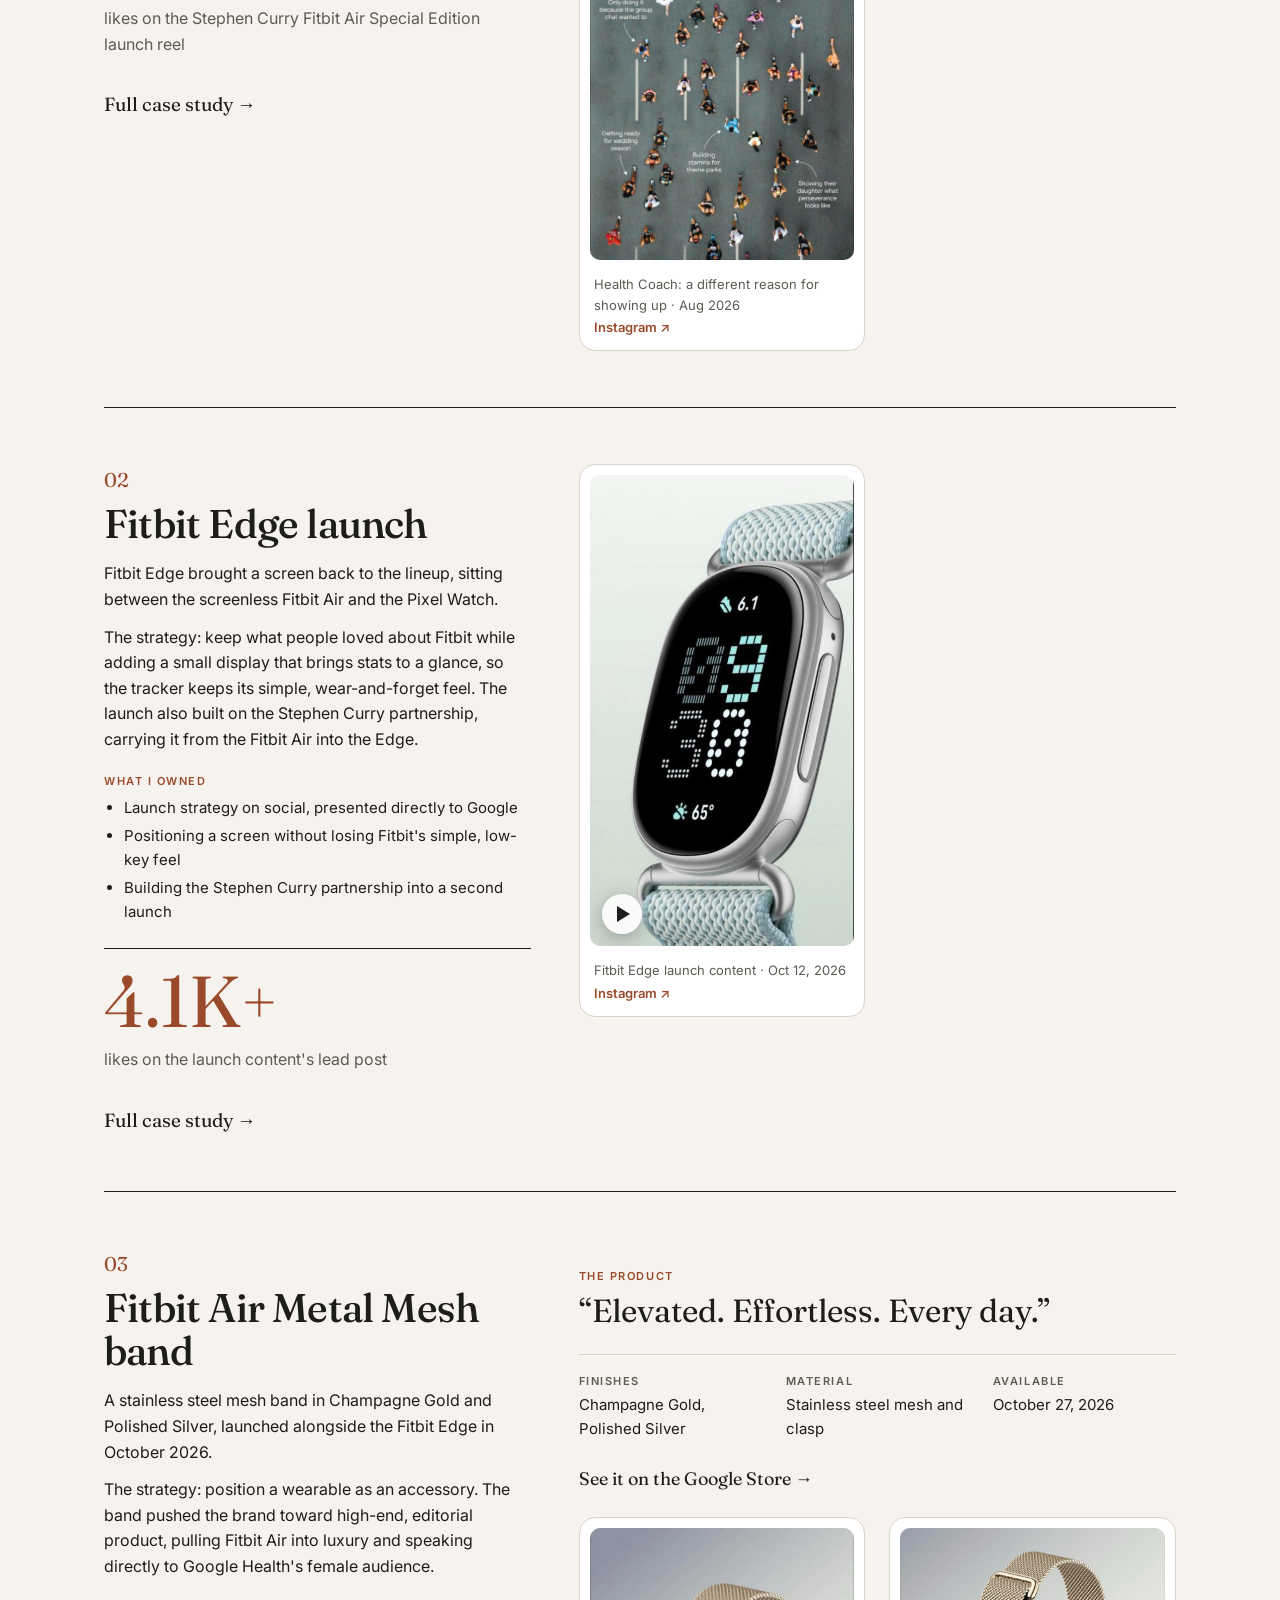
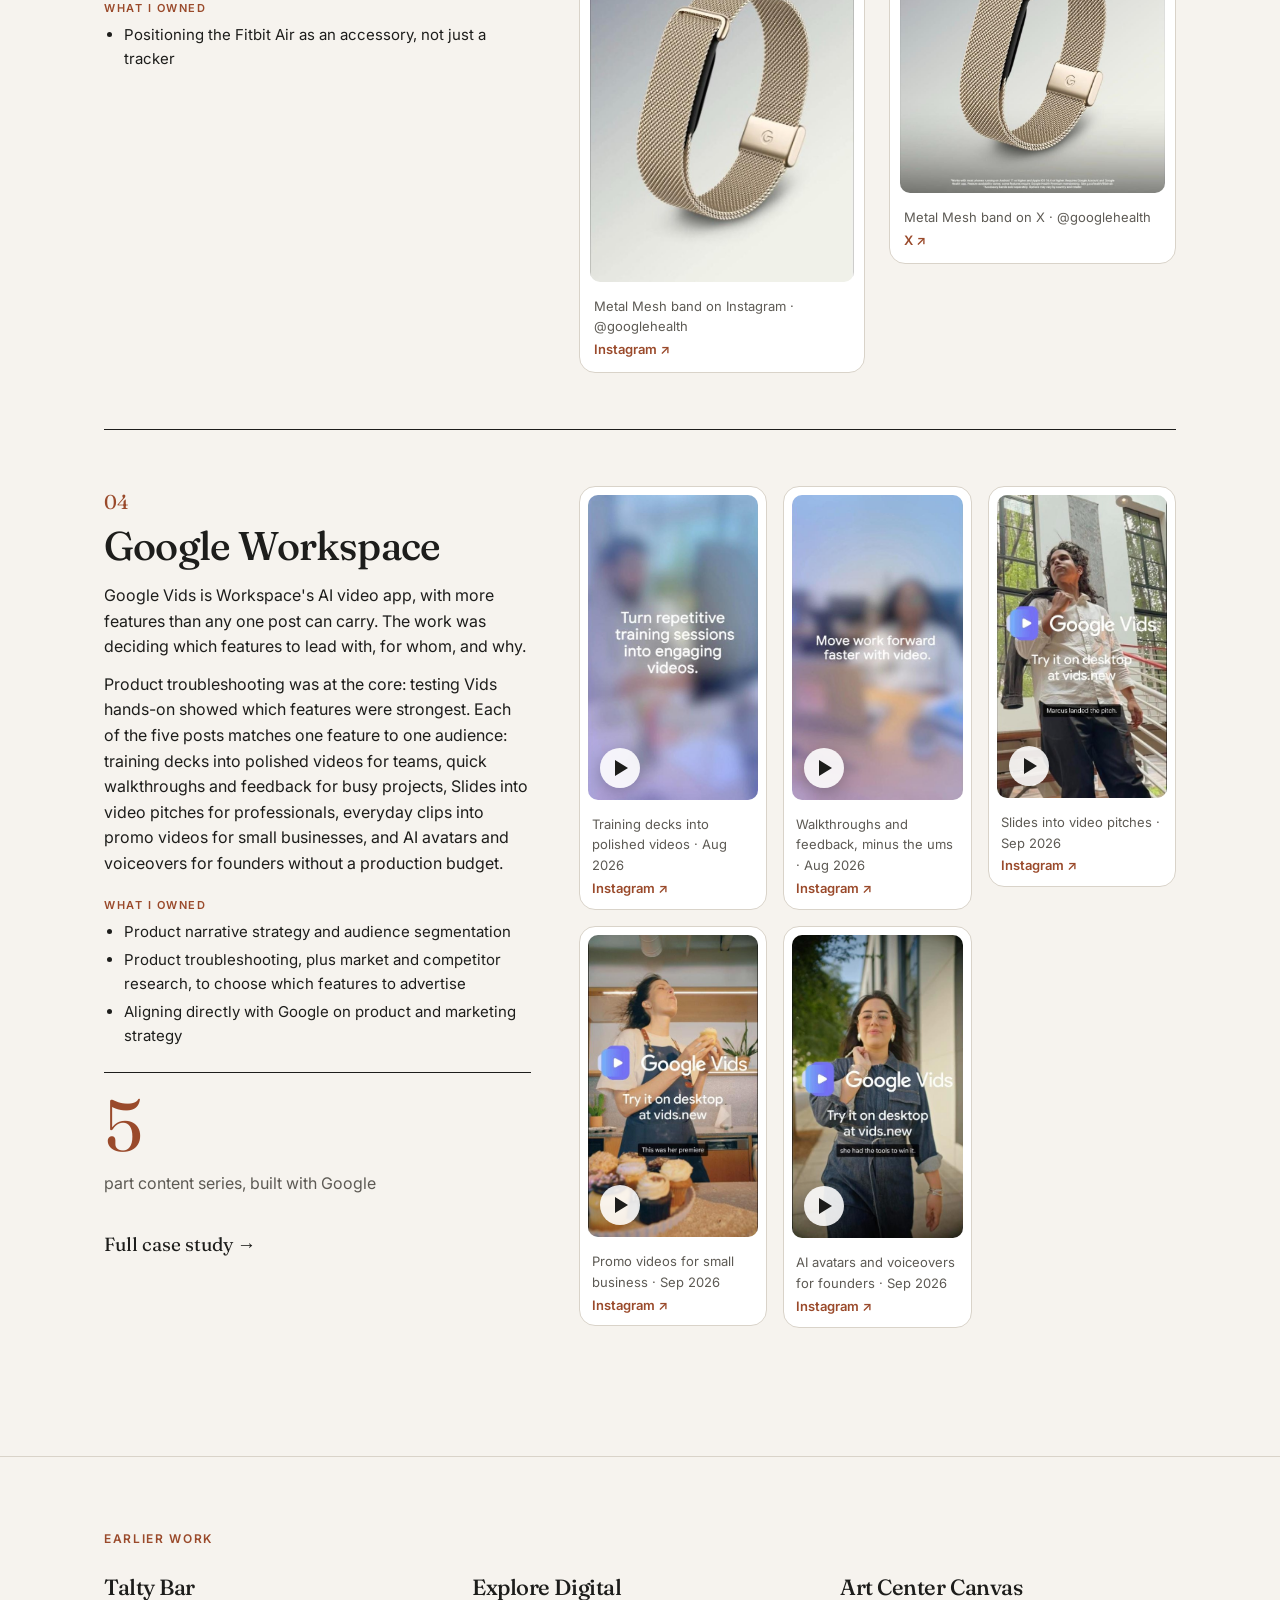
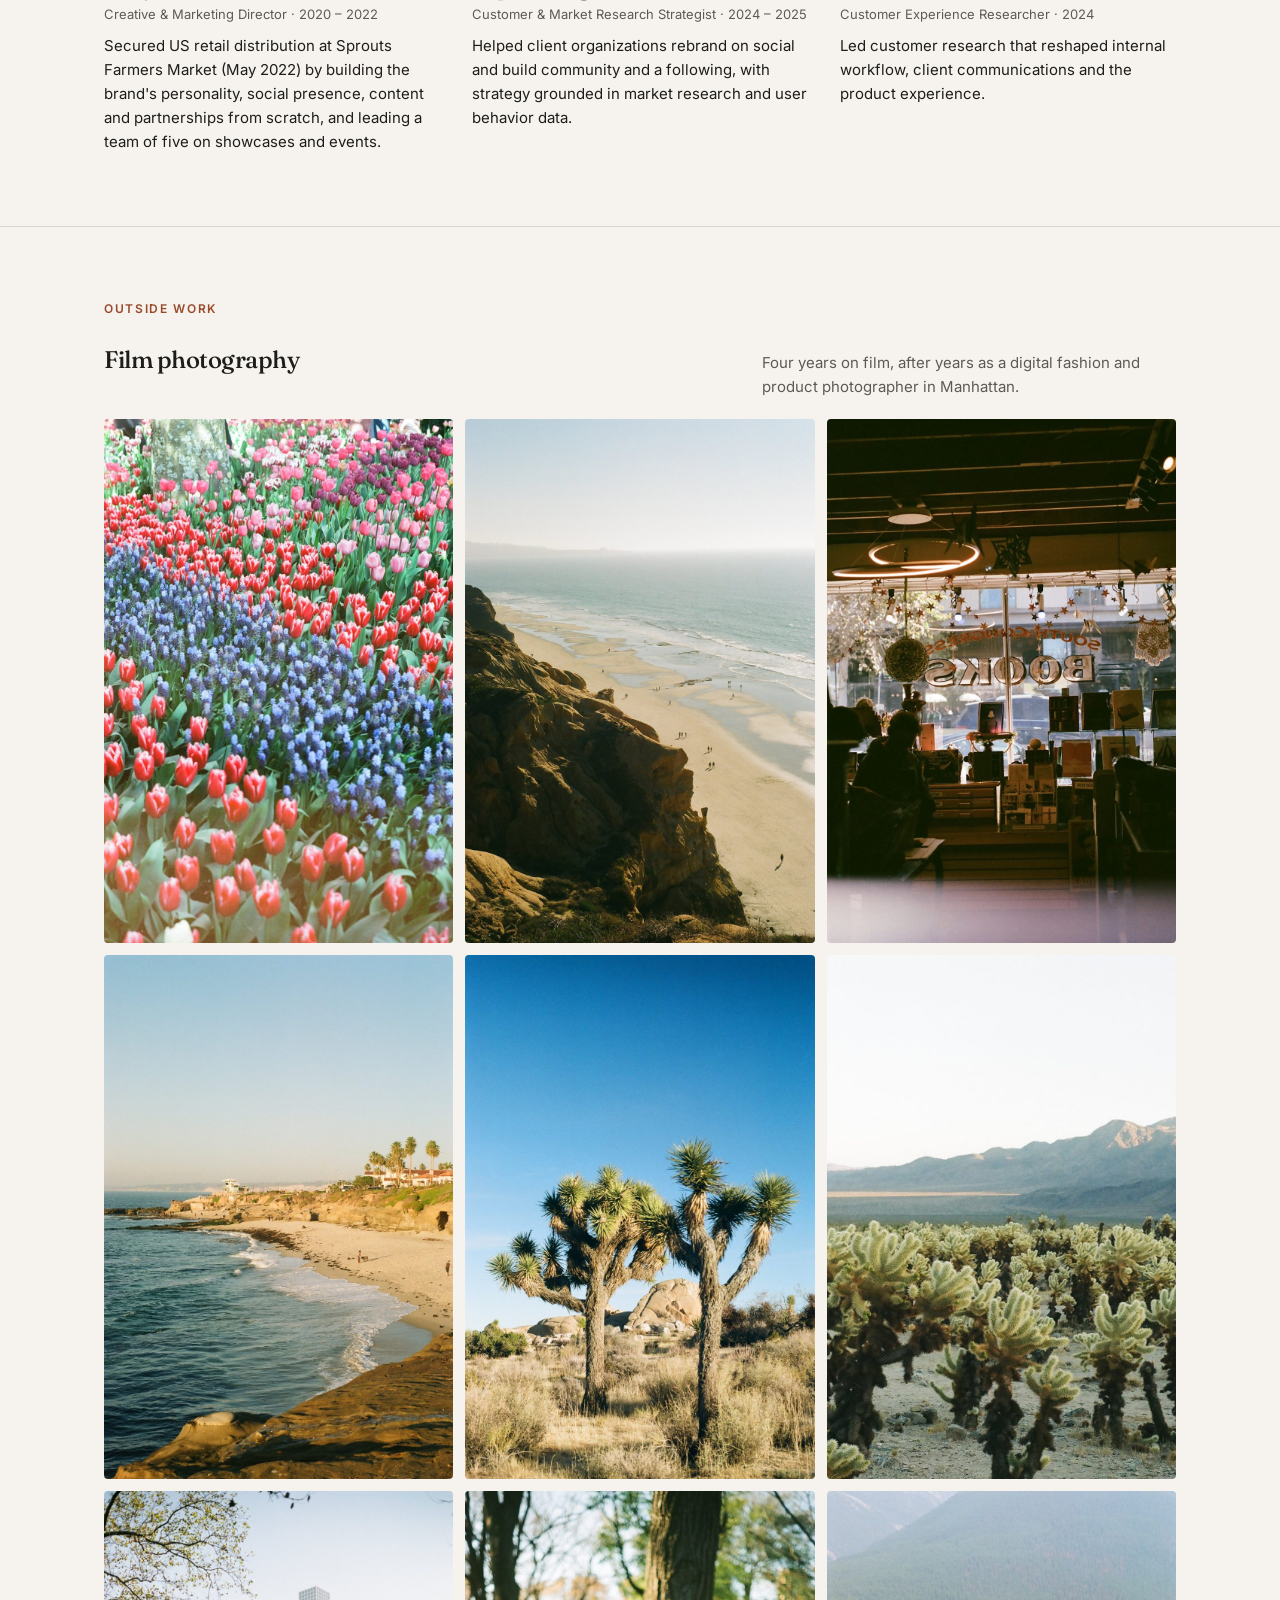
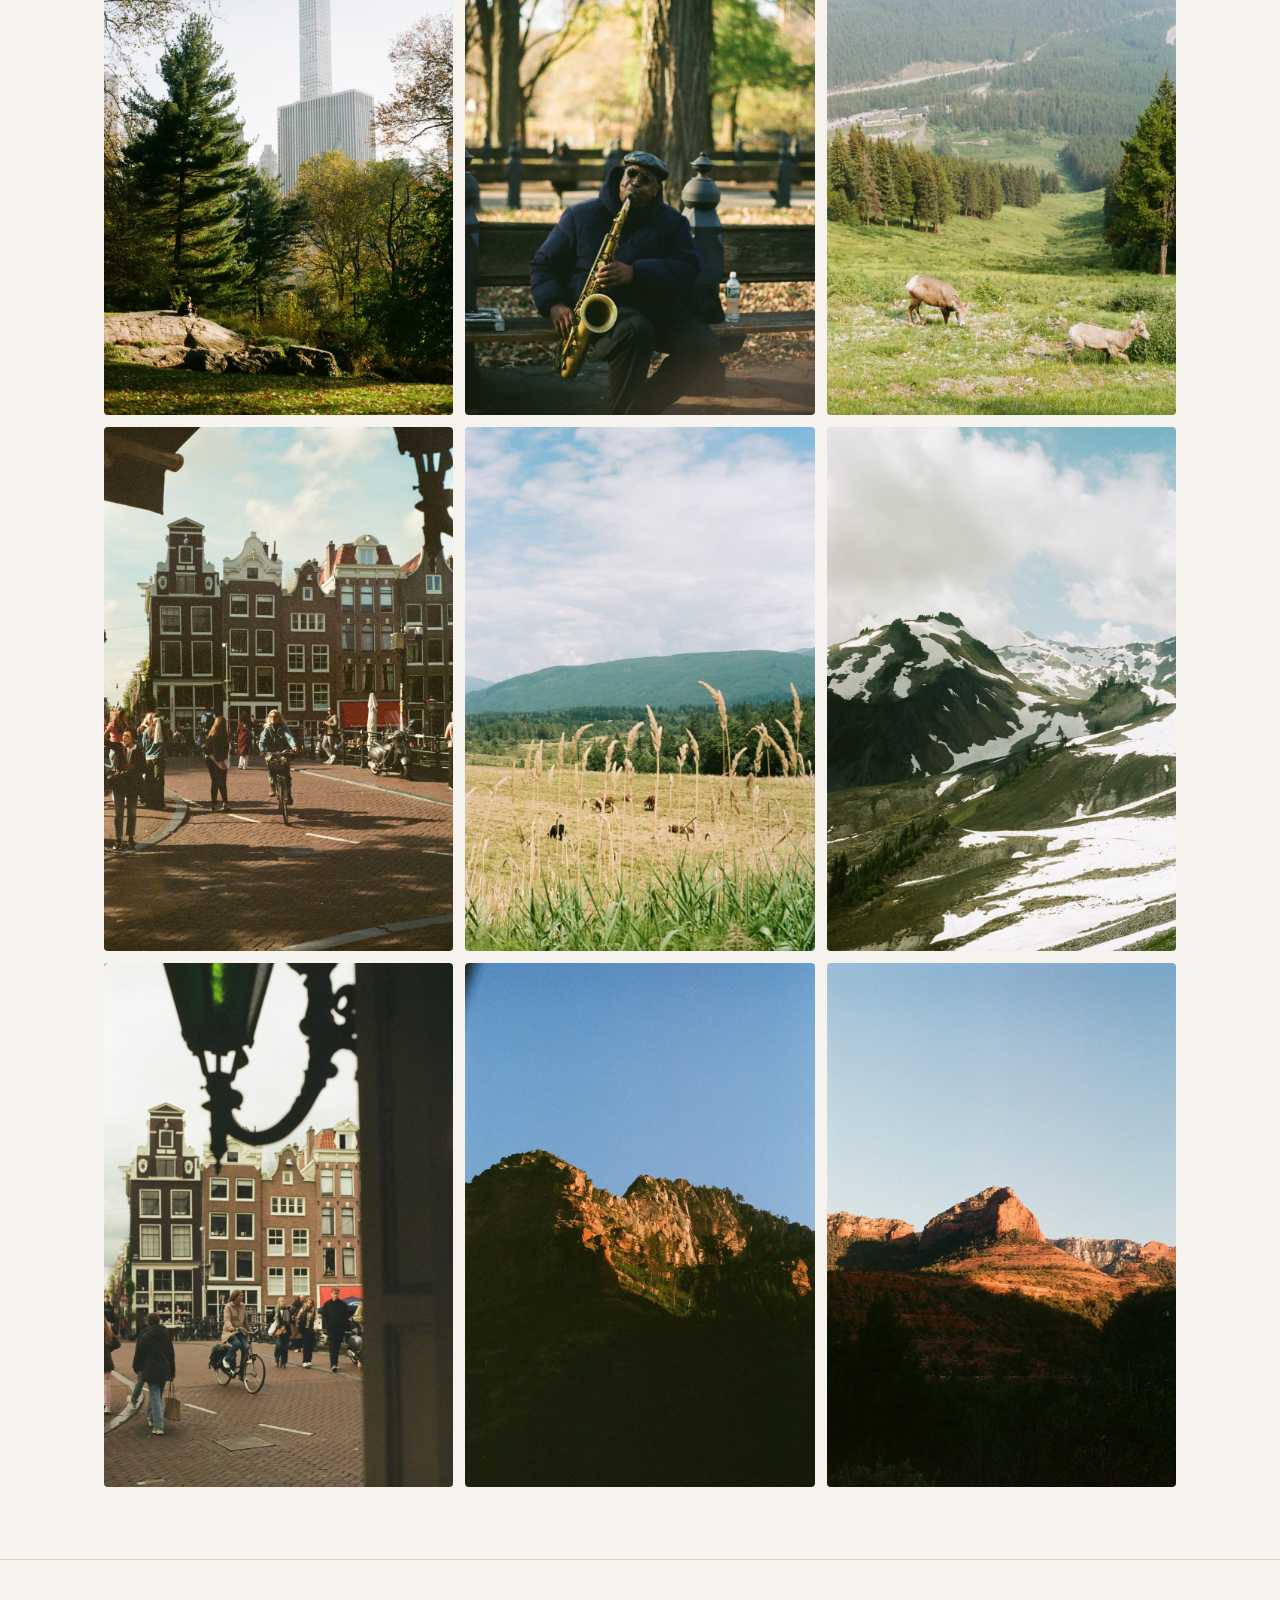
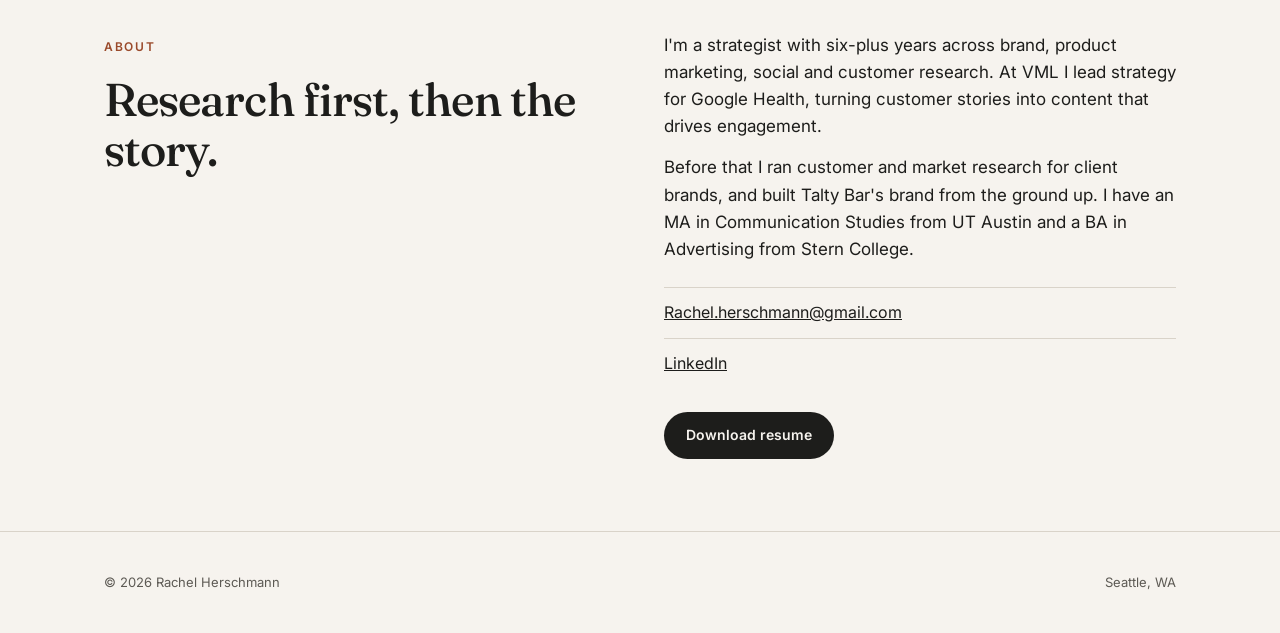
==== commit 2c38ffbb: "Show post covers on the site instead of Instagram embeds Embeds only render when Instagram's script " ====
--- a/site/index.html
+++ b/site/index.html
@@ -47,7 +47,7 @@
         <div class="stat"><div class="big">1.8K+</div><p>likes on the Stephen Curry Fitbit Air Special Edition launch reel</p></div>
         <a class="more" href="work/google-health-fitbit-air.html">Full case study →</a>
       </div>
-      <div class="posts"><figure><blockquote class="instagram-media" data-instgrm-permalink="https://www.instagram.com/reel/DYPsg0jRcpA/" data-instgrm-version="14"><a href="https://www.instagram.com/reel/DYPsg0jRcpA/">View on Instagram</a></blockquote><figcaption>Fitbit Air Special Edition with Stephen Curry · May 2026</figcaption></figure><figure><blockquote class="instagram-media" data-instgrm-permalink="https://www.instagram.com/p/Ddt1WCjs_gm/" data-instgrm-version="14"><a href="https://www.instagram.com/p/Ddt1WCjs_gm/">View on Instagram</a></blockquote><figcaption>Fitbit Air: one wearable, a whole closet · Sep 2026</figcaption></figure><figure><blockquote class="instagram-media" data-instgrm-permalink="https://www.instagram.com/p/DcL3rE6xNIR/" data-instgrm-version="14"><a href="https://www.instagram.com/p/DcL3rE6xNIR/">View on Instagram</a></blockquote><figcaption>Health Coach: a different reason for showing up · Aug 2026</figcaption></figure></div>
+      <div class="posts"><figure><a class="post-media" href="https://www.instagram.com/reel/DYPsg0jRcpA/" target="_blank" rel="noopener"><img src="assets/posts/DYPsg0jRcpA.jpg" alt="Fitbit Air Special Edition with Stephen Curry" width="461" height="819" loading="lazy"><span class="play" aria-hidden="true"></span></a><figcaption>Fitbit Air Special Edition with Stephen Curry · May 2026 <a class="post-link" href="https://www.instagram.com/reel/DYPsg0jRcpA/" target="_blank" rel="noopener">Instagram ↗</a></figcaption></figure><figure><a class="post-media" href="https://www.instagram.com/p/Ddt1WCjs_gm/" target="_blank" rel="noopener"><img src="assets/posts/Ddt1WCjs_gm.jpg" alt="Fitbit Air: one wearable, a whole closet" width="461" height="819" loading="lazy"><span class="play" aria-hidden="true"></span></a><figcaption>Fitbit Air: one wearable, a whole closet · Sep 2026 <a class="post-link" href="https://www.instagram.com/p/Ddt1WCjs_gm/" target="_blank" rel="noopener">Instagram ↗</a></figcaption></figure><figure><a class="post-media" href="https://www.instagram.com/p/DcL3rE6xNIR/" target="_blank" rel="noopener"><img src="assets/posts/DcL3rE6xNIR.jpg" alt="Health Coach: a different reason for showing up" width="614" height="819" loading="lazy"></a><figcaption>Health Coach: a different reason for showing up · Aug 2026 <a class="post-link" href="https://www.instagram.com/p/DcL3rE6xNIR/" target="_blank" rel="noopener">Instagram ↗</a></figcaption></figure></div>
     </article>
     <article class="show">
       <div class="show-text">
@@ -59,7 +59,7 @@
         <div class="stat"><div class="big">4.1K+</div><p>likes on the launch content's lead post</p></div>
         <a class="more" href="work/fitbit-edge.html">Full case study →</a>
       </div>
-      <div class="posts"><figure><blockquote class="instagram-media" data-instgrm-permalink="https://www.instagram.com/p/DeZoM1LhK7k/" data-instgrm-version="14"><a href="https://www.instagram.com/p/DeZoM1LhK7k/">View on Instagram</a></blockquote><figcaption>Fitbit Edge launch content · Oct 12, 2026</figcaption></figure></div>
+      <div class="posts"><figure><a class="post-media" href="https://www.instagram.com/p/DeZoM1LhK7k/" target="_blank" rel="noopener"><img src="assets/posts/DeZoM1LhK7k.jpg" alt="Fitbit Edge launch content" width="460" height="819" loading="lazy"><span class="play" aria-hidden="true"></span></a><figcaption>Fitbit Edge launch content · Oct 12, 2026 <a class="post-link" href="https://www.instagram.com/p/DeZoM1LhK7k/" target="_blank" rel="noopener">Instagram ↗</a></figcaption></figure></div>
     </article>
     <article class="show">
       <div class="show-text">
@@ -82,8 +82,8 @@
         <a class="more" href="https://store.google.com/us/product/google_fitbit_air_metal_mesh_band?hl=en-US">See it on the Google Store →</a>
       </div>
       <div class="posts">
-        <figure><blockquote class="instagram-media" data-instgrm-permalink="https://www.instagram.com/p/DfIZgrBkp7f/" data-instgrm-version="14"><a href="https://www.instagram.com/p/DfIZgrBkp7f/">View on Instagram</a></blockquote><figcaption>Metal Mesh band on Instagram · @googlehealth</figcaption></figure>
-        <figure class="x-post"><blockquote class="twitter-tweet" data-dnt="true"><a href="https://x.com/googlehealth/status/2116259675586850820">View on X</a></blockquote><figcaption>Metal Mesh band on X · @googlehealth</figcaption></figure>
+        <figure><a class="post-media" href="https://www.instagram.com/p/DfIZgrBkp7f/" target="_blank" rel="noopener"><img src="assets/posts/DfIZgrBkp7f.jpg" alt="Metal Mesh band on Instagram" width="614" height="819" loading="lazy"></a><figcaption>Metal Mesh band on Instagram · @googlehealth <a class="post-link" href="https://www.instagram.com/p/DfIZgrBkp7f/" target="_blank" rel="noopener">Instagram ↗</a></figcaption></figure>
+        <figure class="x-post"><a class="post-media" href="https://x.com/googlehealth/status/2116259675586850820" target="_blank" rel="noopener"><img src="assets/posts/x-2116259675586850820.jpg" alt="Metal Mesh band on X" width="818" height="819" loading="lazy"></a><figcaption>Metal Mesh band on X · @googlehealth <a class="post-link" href="https://x.com/googlehealth/status/2116259675586850820" target="_blank" rel="noopener">X ↗</a></figcaption></figure>
       </div>
     </div>
     </article>
@@ -91,13 +91,13 @@
       <div class="show-text">
         <span class="num">04</span>
         <h3>Google Workspace</h3>
-        <p>Google Vids is Workspace's AI video app, with more features than any one post can carry. The work was deciding which features to lead with, for whom, and why.</p><p>Product troubleshooting was at the core: testing Vids hands-on showed which features were strongest. The live posts each match one feature to one audience: Slides into video pitches for professionals, everyday clips into promo videos for small businesses, and AI avatars and voiceovers for founders without a production budget.</p>
+        <p>Google Vids is Workspace's AI video app, with more features than any one post can carry. The work was deciding which features to lead with, for whom, and why.</p><p>Product troubleshooting was at the core: testing Vids hands-on showed which features were strongest. Each of the five posts matches one feature to one audience: training decks into polished videos for teams, quick walkthroughs and feedback for busy projects, Slides into video pitches for professionals, everyday clips into promo videos for small businesses, and AI avatars and voiceovers for founders without a production budget.</p>
         <span class="kicker sm">What I owned</span>
         <ul><li>Product narrative strategy and audience segmentation</li><li>Product troubleshooting, plus market and competitor research, to choose which features to advertise</li><li>Aligning directly with Google on product and marketing strategy</li></ul>
         <div class="stat"><div class="big">5</div><p>part content series, built with Google</p></div>
         <a class="more" href="work/google-vids.html">Full case study →</a>
       </div>
-      <div class="posts"><figure><blockquote class="instagram-media" data-instgrm-permalink="https://www.instagram.com/p/DdHE3JekQsj/" data-instgrm-version="14"><a href="https://www.instagram.com/p/DdHE3JekQsj/">View on Instagram</a></blockquote><figcaption>Slides into video pitches · Sep 2026</figcaption></figure><figure><blockquote class="instagram-media" data-instgrm-permalink="https://www.instagram.com/p/DdRoKXBD9rz/" data-instgrm-version="14"><a href="https://www.instagram.com/p/DdRoKXBD9rz/">View on Instagram</a></blockquote><figcaption>Promo videos for small business · Sep 2026</figcaption></figure><figure><blockquote class="instagram-media" data-instgrm-permalink="https://www.instagram.com/p/Ddk-xUKgem8/" data-instgrm-version="14"><a href="https://www.instagram.com/p/Ddk-xUKgem8/">View on Instagram</a></blockquote><figcaption>AI avatars and voiceovers for founders · Sep 2026</figcaption></figure></div>
+      <div class="posts many"><figure><a class="post-media" href="https://www.instagram.com/reel/DceRkOWjRCu/" target="_blank" rel="noopener"><img src="assets/posts/DceRkOWjRCu.jpg" alt="Training decks into polished videos" width="458" height="819" loading="lazy"><span class="play" aria-hidden="true"></span></a><figcaption>Training decks into polished videos · Aug 2026 <a class="post-link" href="https://www.instagram.com/reel/DceRkOWjRCu/" target="_blank" rel="noopener">Instagram ↗</a></figcaption></figure><figure><a class="post-media" href="https://www.instagram.com/reel/DcsLUM_nCw0/" target="_blank" rel="noopener"><img src="assets/posts/DcsLUM_nCw0.jpg" alt="Walkthroughs and feedback, minus the ums" width="458" height="819" loading="lazy"><span class="play" aria-hidden="true"></span></a><figcaption>Walkthroughs and feedback, minus the ums · Aug 2026 <a class="post-link" href="https://www.instagram.com/reel/DcsLUM_nCw0/" target="_blank" rel="noopener">Instagram ↗</a></figcaption></figure><figure><a class="post-media" href="https://www.instagram.com/p/DdHE3JekQsj/" target="_blank" rel="noopener"><img src="assets/posts/DdHE3JekQsj.jpg" alt="Slides into video pitches" width="461" height="819" loading="lazy"><span class="play" aria-hidden="true"></span></a><figcaption>Slides into video pitches · Sep 2026 <a class="post-link" href="https://www.instagram.com/p/DdHE3JekQsj/" target="_blank" rel="noopener">Instagram ↗</a></figcaption></figure><figure><a class="post-media" href="https://www.instagram.com/p/DdRoKXBD9rz/" target="_blank" rel="noopener"><img src="assets/posts/DdRoKXBD9rz.jpg" alt="Promo videos for small business" width="462" height="819" loading="lazy"><span class="play" aria-hidden="true"></span></a><figcaption>Promo videos for small business · Sep 2026 <a class="post-link" href="https://www.instagram.com/p/DdRoKXBD9rz/" target="_blank" rel="noopener">Instagram ↗</a></figcaption></figure><figure><a class="post-media" href="https://www.instagram.com/p/Ddk-xUKgem8/" target="_blank" rel="noopener"><img src="assets/posts/Ddk-xUKgem8.jpg" alt="AI avatars and voiceovers for founders" width="460" height="819" loading="lazy"><span class="play" aria-hidden="true"></span></a><figcaption>AI avatars and voiceovers for founders · Sep 2026 <a class="post-link" href="https://www.instagram.com/p/Ddk-xUKgem8/" target="_blank" rel="noopener">Instagram ↗</a></figcaption></figure></div>
     </article>
   </div>
 </section>
@@ -161,7 +161,5 @@
   <div class="wrap"><span>© 2026 Rachel Herschmann</span><span>Seattle, WA</span></div>
 </footer>
 
-<script async src="https://www.instagram.com/embed.js"></script>
-<script async src="https://platform.twitter.com/widgets.js" charset="utf-8"></script>
 </body>
 </html>
--- a/site/assets/style.css
+++ b/site/assets/style.css
@@ -92,7 +92,6 @@
 .cs-block li { margin: 6px 0; }
 
 .posts { display: grid; grid-template-columns: repeat(auto-fill, minmax(300px, 1fr)); gap: 24px; align-items: start; }
-.posts blockquote.instagram-media { min-width: 0 !important; width: 100% !important; margin: 0 !important; }
 .posts figcaption { font-size: 13px; color: var(--muted); margin-top: 8px; }
 
 .next { display: flex; justify-content: space-between; gap: 24px; padding: 48px 0 72px; font-family: var(--serif); font-size: 22px; }
@@ -163,10 +162,6 @@
 
 /* Instagram embeds: framed to match the site */
 .posts figure { background: #fff; border: 1px solid var(--line); border-radius: 16px; padding: 10px; }
-.posts blockquote.instagram-media { background: var(--paper) !important; border: 0 !important; border-radius: 10px !important; box-shadow: none !important; min-height: 420px; display: flex !important; align-items: center; justify-content: center; padding: 24px !important; }
-.posts blockquote.instagram-media a { font-size: 14px; font-weight: 600; color: var(--accent); text-decoration: none; }
-.posts blockquote.instagram-media a::after { content: " →"; }
-.posts iframe.instagram-media { border: 0 !important; border-radius: 10px !important; box-shadow: none !important; min-width: 0 !important; width: 100% !important; margin: 0 !important; }
 .posts figcaption { padding: 6px 4px 2px; }
 .show .posts { grid-template-columns: repeat(auto-fill, minmax(280px, 1fr)); }
 
@@ -181,10 +176,6 @@
 @media (max-width: 760px) { .product-card { padding: 24px; } .product-card dl { grid-template-columns: 1fr; } }
 
 /* X (Twitter) embeds, framed like the Instagram ones */
-.posts blockquote.twitter-tweet { background: var(--paper); border-radius: 10px; min-height: 420px; margin: 0; padding: 24px; display: flex; align-items: center; justify-content: center; }
-.posts blockquote.twitter-tweet a { font-size: 14px; font-weight: 600; color: var(--accent); text-decoration: none; }
-.posts blockquote.twitter-tweet a::after { content: " →"; }
-.posts .twitter-tweet-rendered { margin: 0 !important; width: 100% !important; max-width: none !important; }
 
 .show-text .show-tagline { font-family: var(--serif); font-size: clamp(20px, 2.2vw, 26px); line-height: 1.25; color: var(--accent); margin: -6px 0 18px; }
 
@@ -205,3 +196,23 @@
 .ceramics { margin-top: 56px; max-width: 560px; }
 .ceramics p { color: var(--muted); font-size: 15px; margin-top: 6px; }
 @media (max-width: 760px) { .film-grid { grid-template-columns: repeat(2, 1fr); gap: 8px; } }
+
+/* Post covers, hosted on the site so they show without Instagram's embed script */
+.posts figure { margin: 0; }
+.post-media { position: relative; display: block; border-radius: 10px; overflow: hidden; background: #111; }
+.post-media img { display: block; width: 100%; height: auto; transition: transform .4s ease; }
+.post-media:hover img { transform: scale(1.03); }
+.post-media .play { position: absolute; left: 12px; bottom: 12px; width: 40px; height: 40px; border-radius: 50%; background: rgba(255,255,255,.88); box-shadow: 0 4px 18px rgba(0,0,0,.25); }
+.post-media .play::after { content: ""; position: absolute; left: 15px; top: 12px; border-style: solid; border-width: 8px 0 8px 13px; border-color: transparent transparent transparent var(--ink); }
+.post-media:focus-visible { outline: 2px solid var(--accent); outline-offset: 3px; }
+.posts figcaption .post-link { display: block; margin-top: 2px; font-weight: 600; color: var(--accent); text-decoration: none; }
+.posts figcaption .post-link:hover { text-decoration: underline; }
+.show .posts.many { grid-template-columns: repeat(auto-fill, minmax(170px, 1fr)); gap: 16px; }
+.posts.many figure { padding: 8px; }
+@media (max-width: 760px) {
+  .show .posts, .show .posts.many { grid-template-columns: 1fr 1fr; gap: 12px; }
+  .posts figure, .posts.many figure { padding: 6px; }
+  .posts figcaption { font-size: 12px; }
+  .post-media .play { width: 32px; height: 32px; left: 8px; bottom: 8px; }
+  .post-media .play::after { left: 12px; top: 9px; border-width: 7px 0 7px 11px; }
+}
